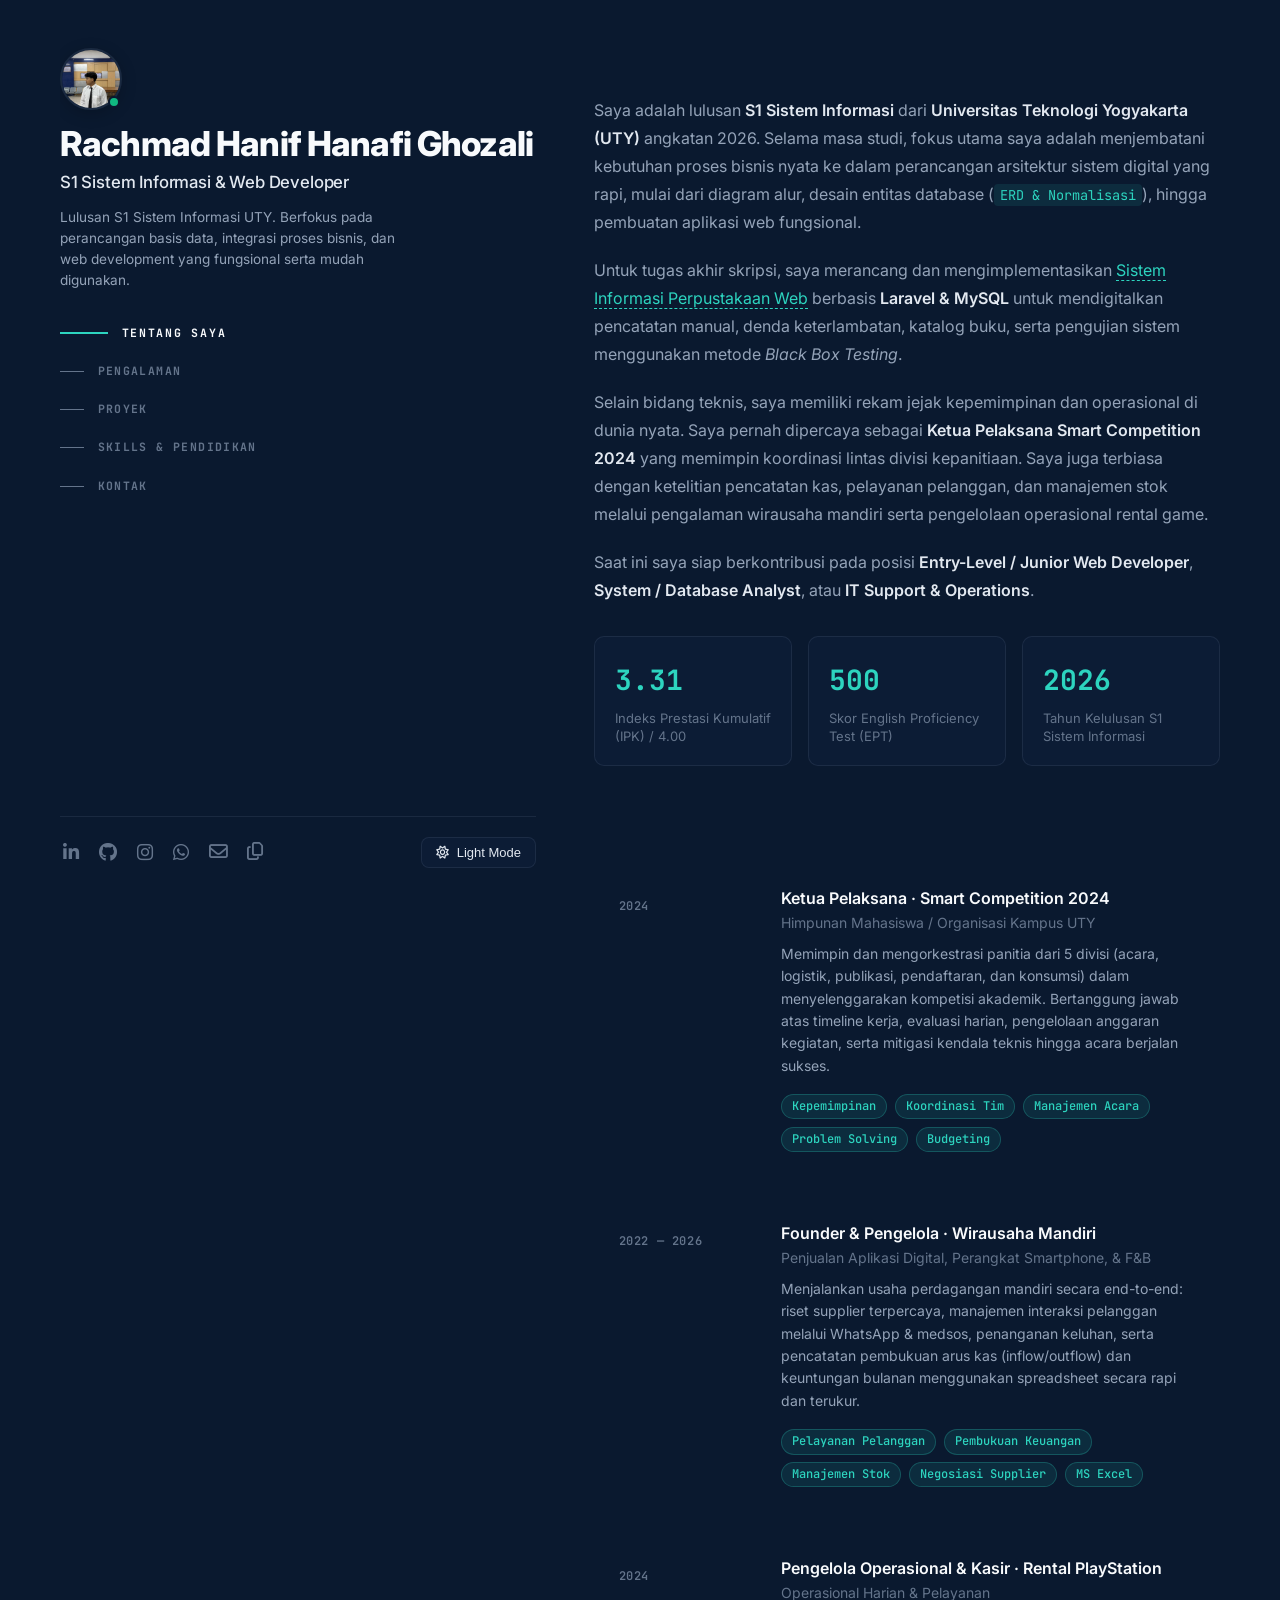
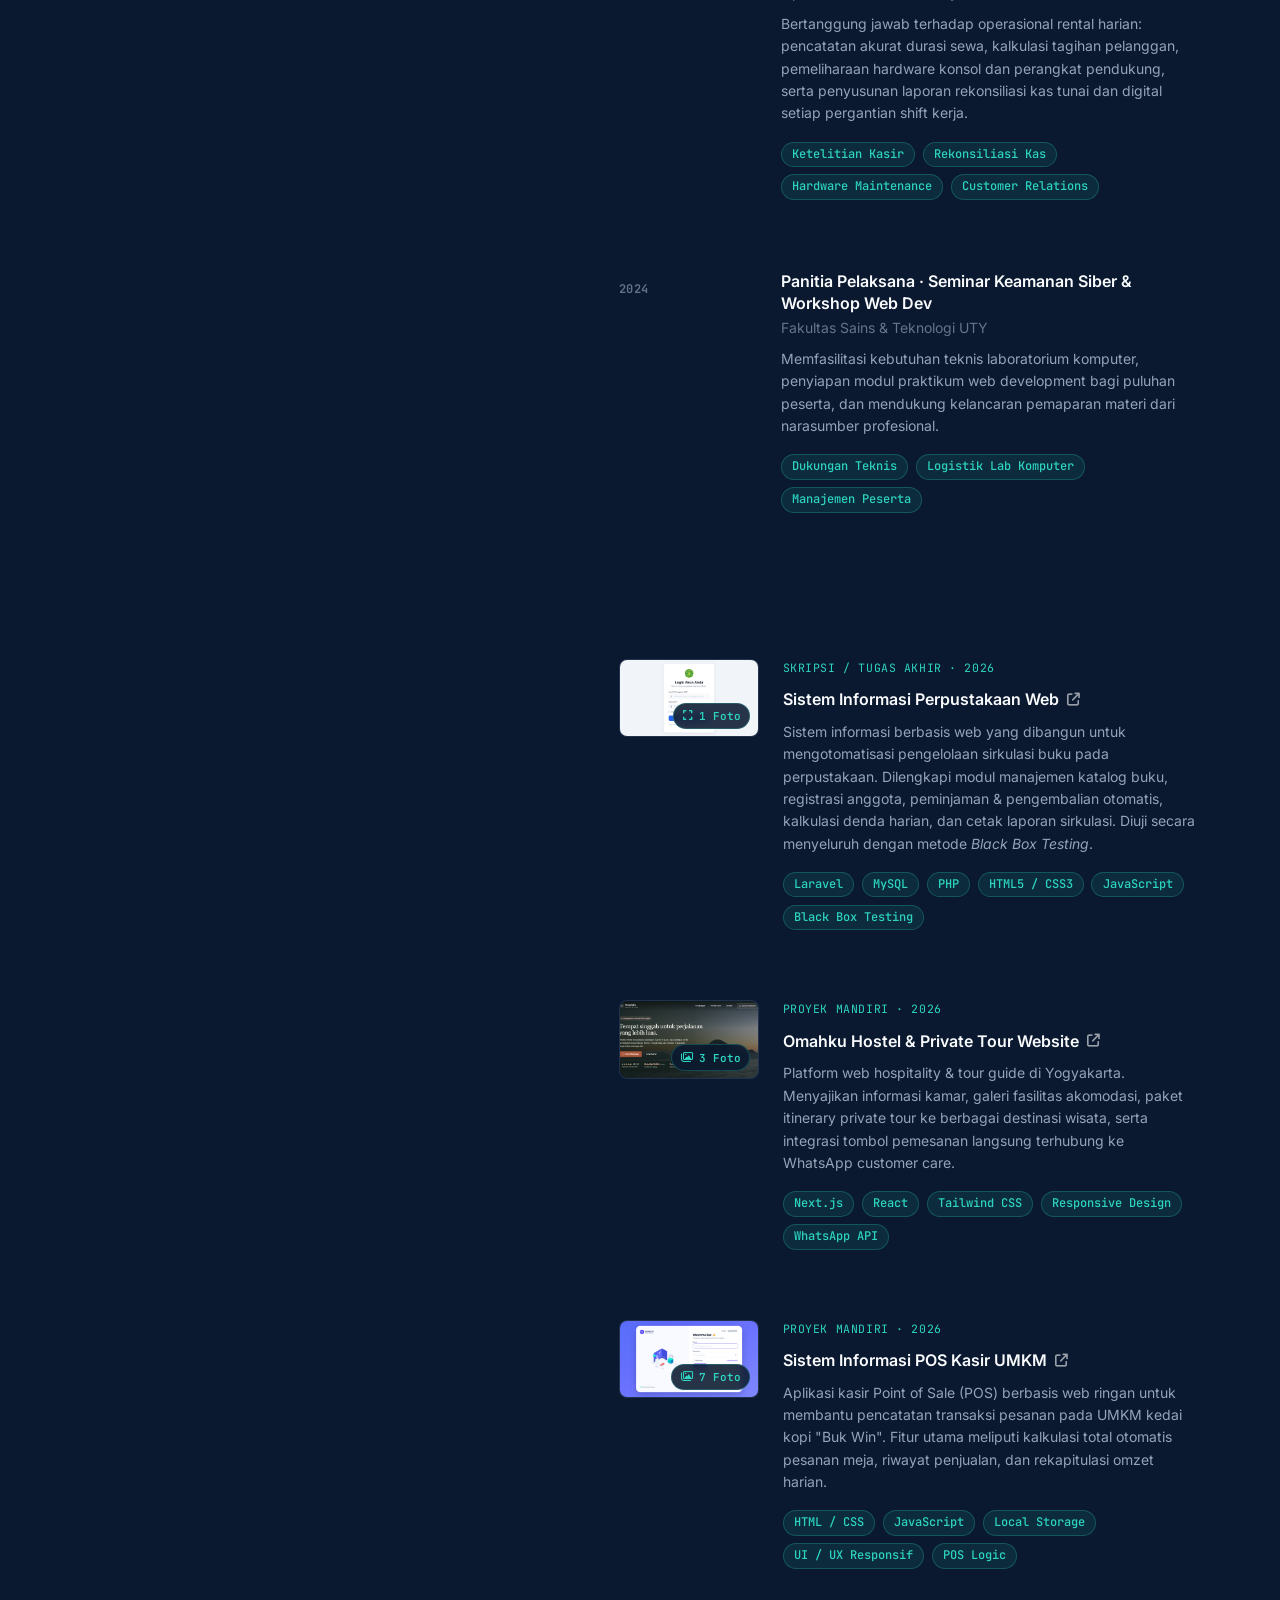
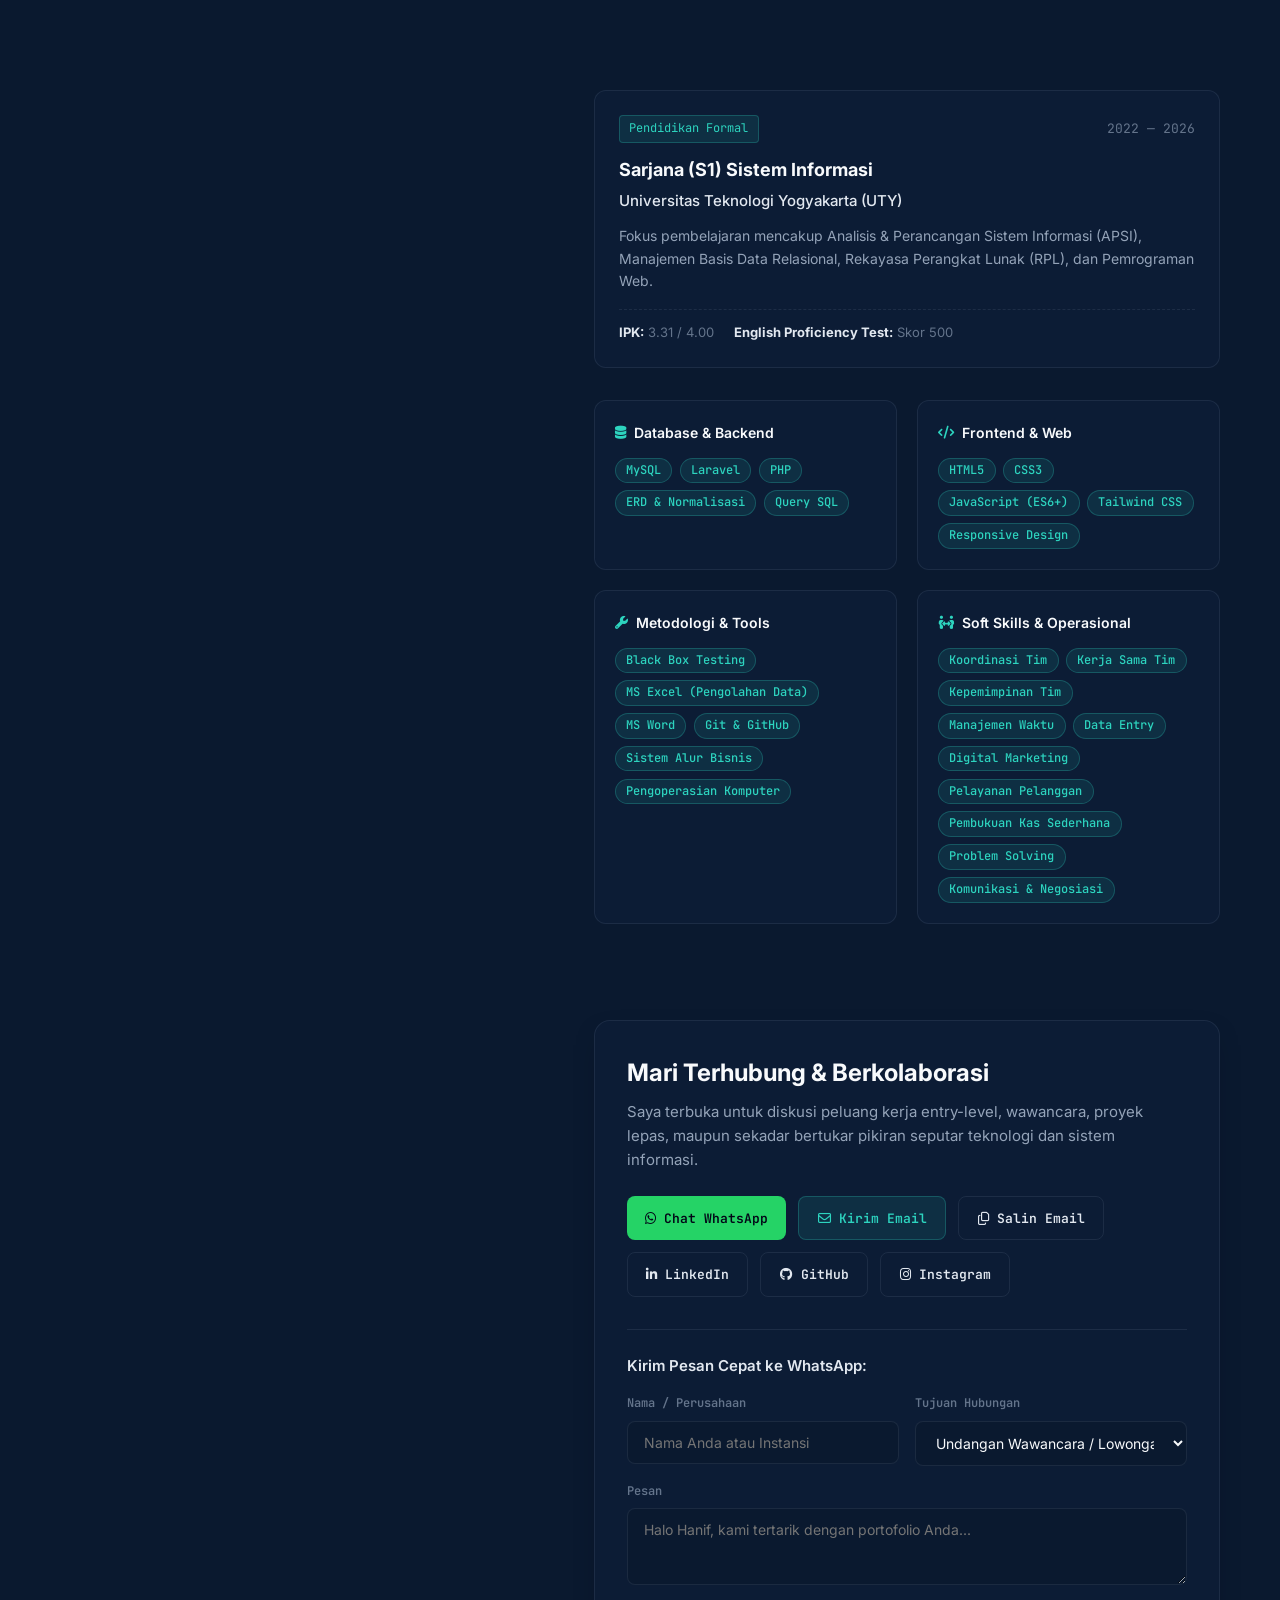
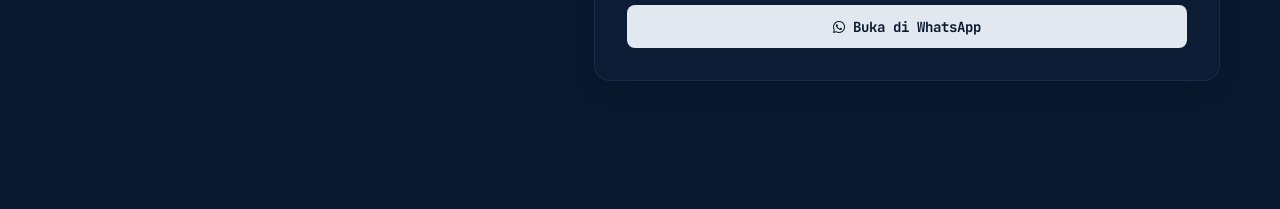
==== index.html @ 33fe6a84 "Update portofolio: tambahkan index.html, aset proyek terbaru, dan fitur interaktif" ====
<!DOCTYPE html>
<html lang="id">

<head>
  <meta charset="UTF-8" />
  <meta name="viewport" content="width=device-width, initial-scale=1.0, viewport-fit=cover" />
  <meta name="theme-color" content="#0a192f" id="themeColorMeta" />
  <title>Rachmad Hanif Hanafi Ghozali · S1 Sistem Informasi</title>
  <meta name="description"
    content="Portofolio Rachmad Hanif Hanafi Ghozali, lulusan S1 Sistem Informasi UTY 2026. Fokus pada analisis sistem, database MySQL, dan pengembangan web fungsional." />

  <!-- Google Fonts: Inter & JetBrains Mono (Brittany Chiang aesthetic) -->
  <link rel="preconnect" href="https://fonts.googleapis.com">
  <link rel="preconnect" href="https://fonts.gstatic.com" crossorigin>
  <link
    href="https://fonts.googleapis.com/css2?family=Inter:wght@300;400;500;600;700;800&family=JetBrains+Mono:wght@400;500;600&display=swap"
    rel="stylesheet">
  <link rel="stylesheet" href="https://cdnjs.cloudflare.com/ajax/libs/font-awesome/6.5.1/css/all.min.css" />

  <link rel="stylesheet" href="style.css" />
</head>

<body class="theme-dark" id="top">

  <!-- Interactive Spotlight Effect (Brittany Chiang signature) -->
  <div class="spotlight-overlay" id="spotlightOverlay" aria-hidden="true"></div>

  <!-- Preloader -->
  <div class="preloader" id="preloader" aria-label="Memuat Portofolio" role="status">
    <div class="preloader-content">
      <div class="preloader-spinner"></div>
      <span class="preloader-text">Rachmad Hanif Hanafi Ghozali</span>
    </div>
  </div>

  <!-- Mobile Top Bar (< 1024px) -->
  <header class="mobile-header">
    <a href="#top" class="mobile-brand">RH</a>
    <div class="mobile-actions">
      <button class="theme-toggle-btn" id="mobileThemeToggle" aria-label="Ganti Mode Gelap / Terang" title="Ganti Tema">
        <i class="fa-regular fa-sun"></i>
      </button>
      <a href="https://wa.me/6282252288526" target="_blank" rel="noopener noreferrer" class="mobile-cta-btn">
        <i class="fa-brands fa-whatsapp"></i> Kontak
      </a>
    </div>
  </header>

  <!-- Main Container: Brittany Chiang Split-Screen 2-Column Layout -->
  <div class="layout-container">

    <!-- LEFT COLUMN: Sticky Profile, Nav & Socials (Fixed on Desktop) -->
    <header class="sidebar-header">
      <div class="sidebar-top">
        <!-- Profile Identity & Avatar -->
        <div class="profile-block">
          <div class="avatar-wrapper">
            <img src="porto.jpeg" alt="Foto Rachmad Hanif Hanafi Ghozali" class="avatar-img"
              onerror="this.onerror=null; this.src='https://images.unsplash.com/photo-1534528741775-53994a69daeb?w=600&auto=format&fit=crop&q=80';" />
            <span class="status-pulse" title="Tersedia untuk peluang kerja 2026"></span>
          </div>
          <div class="hero-intro">

            </span>
            <h1 class="author-name">
              <a href="#top">Rachmad Hanif Hanafi Ghozali</a>
            </h1>
            <h2 class="author-title">S1 Sistem Informasi & Web Developer</h2>
            <p class="author-tagline">
              Lulusan S1 Sistem Informasi UTY. Berfokus pada perancangan basis data, integrasi proses bisnis, dan web
              development yang fungsional serta mudah digunakan.
            </p>
          </div>
        </div>
        <!-- Sticky Side Navigation (Brittany Chiang Nav Indicator) -->
        <nav class="side-nav" id="sideNav" aria-label="Navigasi Halaman">
          <ul class="nav-menu">
            <li>
              <a href="#about" class="nav-item active" data-section="about">
                <span class="nav-indicator"></span>
                <span class="nav-text">TENTANG SAYA</span>
              </a>
            </li>
            <li>
              <a href="#experience" class="nav-item" data-section="experience">
                <span class="nav-indicator"></span>
                <span class="nav-text">PENGALAMAN</span>
              </a>
            </li>
            <li>
              <a href="#projects" class="nav-item" data-section="projects">
                <span class="nav-indicator"></span>
                <span class="nav-text">PROYEK</span>
              </a>
            </li>
            <li>
              <a href="#skills-edu" class="nav-item" data-section="skills-edu">
                <span class="nav-indicator"></span>
                <span class="nav-text">SKILLS &amp; PENDIDIKAN</span>
              </a>
            </li>
            <li>
              <a href="#contact" class="nav-item" data-section="contact">
                <span class="nav-indicator"></span>
                <span class="nav-text">KONTAK</span>
              </a>
            </li>
          </ul>
        </nav>
      </div>

      <!-- Bottom Sidebar: Socials, Salin Email & Theme Switcher -->
      <div class="sidebar-bottom">
        <ul class="social-links" aria-label="Tautan Kontak & Media Sosial">
          <!-- Ganti 'username-anda' dengan username akun Anda -->
          <li>
            <a href="https://www.linkedin.com/in/rachmad-hanif-hanafi-ghozali-35021b300/" target="_blank"
              rel="noopener noreferrer" title="LinkedIn" aria-label="LinkedIn">
              <i class="fa-brands fa-linkedin-in"></i>
            </a>
          </li>
          <li>
            <a href="https://github.com/hnfghzl" target="_blank" rel="noopener noreferrer" title="GitHub"
              aria-label="GitHub">
              <i class="fa-brands fa-github"></i>
            </a>
          </li>
          <li>
            <a href="https://www.instagram.com/hnf.ghzl/" target="_blank" rel="noopener noreferrer" title="Instagram"
              aria-label="Instagram">
              <i class="fa-brands fa-instagram"></i>
            </a>
          </li>
          <li>
            <a href="https://wa.me/6282252288526" target="_blank" rel="noopener noreferrer" title="WhatsApp Chat"
              aria-label="WhatsApp (+62 822-5228-8526)">
              <i class="fa-brands fa-whatsapp"></i>
            </a>
          </li>
          <li>
            <a href="mailto:hanifhanati700@gmail.com" title="Kirim Email" aria-label="Kirim Email ke Hanif">
              <i class="fa-regular fa-envelope"></i>
            </a>
          </li>
          <li>
            <button class="icon-action-btn" onclick="salinKontak('hanifhanati700@gmail.com', 'Email')"
              title="Salin Alamat Email" aria-label="Salin Alamat Email">
              <i class="fa-regular fa-copy"></i>
            </button>
          </li>
        </ul>

        <div class="sidebar-controls">
          <button class="theme-toggle-btn" id="themeToggle" aria-label="Ganti Tema Mode Gelap / Terang"
            title="Ganti Tema">
            <i class="fa-regular fa-sun" id="themeToggleIcon"></i>
            <span class="theme-label" id="themeToggleLabel">Light</span>
          </button>
        </div>
      </div>
    </header>

    <!-- RIGHT COLUMN: Scrollable Content Area -->
    <main class="content-main" id="content">

      <!-- ===== SECTION 1: ABOUT ===== -->
      <section id="about" class="content-section" aria-label="Tentang Saya">
        <div class="section-heading-mobile">
          <h2>TENTANG SAYA</h2>
        </div>
        <div class="about-narrative">
          <p>
            Saya adalah lulusan <strong>S1 Sistem Informasi</strong> dari <strong>Universitas Teknologi Yogyakarta
              (UTY)</strong> angkatan 2026. Selama masa studi, fokus utama saya adalah menjembatani kebutuhan proses
            bisnis nyata ke dalam perancangan arsitektur sistem digital yang rapi, mulai dari diagram alur, desain
            entitas database (<span class="code-span">ERD &amp; Normalisasi</span>), hingga pembuatan aplikasi web
            fungsional.
          </p>
          <p>
            Untuk tugas akhir skripsi, saya merancang dan mengimplementasikan <a href="#projects"
              class="text-link">Sistem Informasi Perpustakaan Web</a> berbasis <strong>Laravel &amp; MySQL</strong>
            untuk mendigitalkan pencatatan manual, denda keterlambatan, katalog buku, serta pengujian sistem menggunakan
            metode <em>Black Box Testing</em>.
          </p>
          <p>
            Selain bidang teknis, saya memiliki rekam jejak kepemimpinan dan operasional di dunia nyata. Saya pernah
            dipercaya sebagai <strong>Ketua Pelaksana Smart Competition 2024</strong> yang memimpin koordinasi lintas
            divisi kepanitiaan. Saya juga terbiasa dengan ketelitian pencatatan kas, pelayanan pelanggan, dan manajemen
            stok melalui pengalaman wirausaha mandiri serta pengelolaan operasional rental game.
          </p>
          <p>
            Saat ini saya siap berkontribusi pada posisi <strong>Entry-Level / Junior Web Developer</strong>,
            <strong>System / Database Analyst</strong>, atau <strong>IT Support &amp; Operations</strong>.
          </p>
        </div>

        <div class="highlight-boxes">
          <div class="highlight-item">
            <span class="highlight-num">3.31</span>
            <span class="highlight-desc">Indeks Prestasi Kumulatif (IPK) / 4.00</span>
          </div>
          <div class="highlight-item">
            <span class="highlight-num">500</span>
            <span class="highlight-desc">Skor English Proficiency Test (EPT)</span>
          </div>
          <div class="highlight-item">
            <span class="highlight-num">2026</span>
            <span class="highlight-desc">Tahun Kelulusan S1 Sistem Informasi</span>
          </div>
        </div>
      </section>

      <!-- ===== SECTION 2: EXPERIENCE ===== -->
      <section id="experience" class="content-section" aria-label="Pengalaman">
        <div class="section-heading-mobile">
          <h2>PENGALAMAN</h2>
        </div>

        <ol class="card-group experience-list">
          <!-- Item 1: Ketua Pelaksana -->
          <li class="card-item">
            <div class="card-container">
              <header class="card-header-time" aria-label="Tahun 2024">
                <span class="time-badge">2024</span>
              </header>
              <div class="card-body">
                <h3 class="card-title">
                  <span>Ketua Pelaksana · Smart Competition 2024</span>
                  <span class="title-sub">Himpunan Mahasiswa / Organisasi Kampus UTY</span>
                </h3>
                <p class="card-text">
                  Memimpin dan mengorkestrasi panitia dari 5 divisi (acara, logistik, publikasi, pendaftaran, dan
                  konsumsi) dalam menyelenggarakan kompetisi akademik. Bertanggung jawab atas timeline kerja, evaluasi
                  harian, pengelolaan anggaran kegiatan, serta mitigasi kendala teknis hingga acara berjalan sukses.
                </p>
                <ul class="tag-list" aria-label="Keterampilan yang digunakan">
                  <li class="tag-pill">Kepemimpinan</li>
                  <li class="tag-pill">Koordinasi Tim</li>
                  <li class="tag-pill">Manajemen Acara</li>
                  <li class="tag-pill">Problem Solving</li>
                  <li class="tag-pill">Budgeting</li>
                </ul>
              </div>
            </div>
          </li>

          <!-- Item 2: Wirausaha Mandiri -->
          <li class="card-item">
            <div class="card-container">
              <header class="card-header-time" aria-label="Periode 2022 hingga 2026">
                <span class="time-badge">2022 — 2026</span>
              </header>
              <div class="card-body">
                <h3 class="card-title">
                  <span>Founder &amp; Pengelola · Wirausaha Mandiri</span>
                  <span class="title-sub">Penjualan Aplikasi Digital, Perangkat Smartphone, &amp; F&amp;B</span>
                </h3>
                <p class="card-text">
                  Menjalankan usaha perdagangan mandiri secara end-to-end: riset supplier terpercaya, manajemen
                  interaksi pelanggan melalui WhatsApp &amp; medsos, penanganan keluhan, serta pencatatan pembukuan arus
                  kas (inflow/outflow) dan keuntungan bulanan menggunakan spreadsheet secara rapi dan terukur.
                </p>
                <ul class="tag-list" aria-label="Keterampilan yang digunakan">
                  <li class="tag-pill">Pelayanan Pelanggan</li>
                  <li class="tag-pill">Pembukuan Keuangan</li>
                  <li class="tag-pill">Manajemen Stok</li>
                  <li class="tag-pill">Negosiasi Supplier</li>
                  <li class="tag-pill">MS Excel</li>
                </ul>
              </div>
            </div>
          </li>

          <!-- Item 3: Rental PlayStation -->
          <li class="card-item">
            <div class="card-container">
              <header class="card-header-time" aria-label="Tahun 2024">
                <span class="time-badge">2024</span>
              </header>
              <div class="card-body">
                <h3 class="card-title">
                  <span>Pengelola Operasional &amp; Kasir · Rental PlayStation</span>
                  <span class="title-sub">Operasional Harian &amp; Pelayanan</span>
                </h3>
                <p class="card-text">
                  Bertanggung jawab terhadap operasional rental harian: pencatatan akurat durasi sewa, kalkulasi tagihan
                  pelanggan, pemeliharaan hardware konsol dan perangkat pendukung, serta penyusunan laporan rekonsiliasi
                  kas tunai dan digital setiap pergantian shift kerja.
                </p>
                <ul class="tag-list" aria-label="Keterampilan yang digunakan">
                  <li class="tag-pill">Ketelitian Kasir</li>
                  <li class="tag-pill">Rekonsiliasi Kas</li>
                  <li class="tag-pill">Hardware Maintenance</li>
                  <li class="tag-pill">Customer Relations</li>
                </ul>
              </div>
            </div>
          </li>

          <!-- Item 4: Panitia Seminar & Workshop -->
          <li class="card-item">
            <div class="card-container">
              <header class="card-header-time" aria-label="Tahun 2024">
                <span class="time-badge">2024</span>
              </header>
              <div class="card-body">
                <h3 class="card-title">
                  <span>Panitia Pelaksana · Seminar Keamanan Siber &amp; Workshop Web Dev</span>
                  <span class="title-sub">Fakultas Sains &amp; Teknologi UTY</span>
                </h3>
                <p class="card-text">
                  Memfasilitasi kebutuhan teknis laboratorium komputer, penyiapan modul praktikum web development bagi
                  puluhan peserta, dan mendukung kelancaran pemaparan materi dari narasumber profesional.
                </p>
                <ul class="tag-list" aria-label="Keterampilan yang digunakan">
                  <li class="tag-pill">Dukungan Teknis</li>
                  <li class="tag-pill">Logistik Lab Komputer</li>
                  <li class="tag-pill">Manajemen Peserta</li>
                </ul>
              </div>
            </div>
          </li>
        </ol>
      </section>

      <!-- ===== SECTION 3: PROJECTS ===== -->
      <section id="projects" class="content-section" aria-label="Proyek Pilihan">
        <div class="section-heading-mobile">
          <h2>PROYEK</h2>
        </div>

        <ol class="card-group projects-list">
          <!-- Project 1: Perpustakaan Web (Skripsi) -->
          <li class="card-item">
            <div class="card-container project-card-layout">
              <div class="project-thumbnail-wrapper" role="button" tabindex="0"
                aria-label="Buka pratinjau gambar Sistem Informasi Perpustakaan Web"
                data-gallery-title="Sistem Informasi Perpustakaan Web (Skripsi)"
                data-gallery-images='["Perpustakaan.png"]'
                data-gallery-captions='["Tangkapan Layar Sistem Informasi Perpustakaan Web"]'>
                <img src="Perpustakaan.png" alt="Tampilan Aplikasi Sistem Informasi Perpustakaan Web"
                  class="project-thumbnail" loading="lazy" />
                <span class="gallery-badge" title="Klik untuk memperbesar gambar">
                  <i class="fa-solid fa-expand"></i> 1 Foto
                </span>
                <div class="thumbnail-hover-overlay">
                  <i class="fa-solid fa-magnifying-glass-plus"></i>
                  <span>Perbesar</span>
                </div>
              </div>
              <div class="card-body">
                <div class="project-meta-badge">
                  <span>Skripsi / Tugas Akhir · 2026</span>
                </div>
                <h3 class="card-title">
                  <a href="#projects" class="project-title-link">
                    <span>Sistem Informasi Perpustakaan Web</span>
                    <i class="fa-solid fa-arrow-up-right-from-square external-icon"></i>
                  </a>
                </h3>
                <p class="card-text">
                  Sistem informasi berbasis web yang dibangun untuk mengotomatisasi pengelolaan sirkulasi buku pada
                  perpustakaan. Dilengkapi modul manajemen katalog buku, registrasi anggota, peminjaman &amp;
                  pengembalian otomatis, kalkulasi denda harian, dan cetak laporan sirkulasi. Diuji secara menyeluruh
                  dengan metode <em>Black Box Testing</em>.
                </p>
                <ul class="tag-list" aria-label="Teknologi yang digunakan">
                  <li class="tag-pill">Laravel</li>
                  <li class="tag-pill">MySQL</li>
                  <li class="tag-pill">PHP</li>
                  <li class="tag-pill">HTML5 / CSS3</li>
                  <li class="tag-pill">JavaScript</li>
                  <li class="tag-pill">Black Box Testing</li>
                </ul>
              </div>
            </div>
          </li>

          <!-- Project 2: Omahku Hostel & Tour -->
          <li class="card-item">
            <div class="card-container project-card-layout">
              <div class="project-thumbnail-wrapper" role="button" tabindex="0"
                aria-label="Buka galeri 3 tangkapan layar Omahku Hostel & Private Tour"
                data-gallery-title="Omahku Hostel &amp; Private Tour Website"
                data-gallery-images='["asset/omahku%20hostel_1.png", "asset/omahku%20hostel_2.png", "asset/omahku%20hostel_3.png"]'
                data-gallery-captions='["Beranda & Layanan Omahku Hostel (1)", "Daftar Kamar & Fasilitas Tamu (2)", "Paket Private Tour & Pemesanan WhatsApp (3)"]'>
                <img src="asset/omahku%20hostel_1.png"
                  alt="Tampilan Website Omahku Hostel & Private Tour" class="project-thumbnail" loading="lazy" />
                <span class="gallery-badge" title="Klik untuk membuka galeri 3 gambar">
                  <i class="fa-regular fa-images"></i> 3 Foto
                </span>
                <div class="thumbnail-hover-overlay">
                  <i class="fa-solid fa-magnifying-glass-plus"></i>
                  <span>Lihat Galeri</span>
                </div>
              </div>
              <div class="card-body">
                <div class="project-meta-badge">
                  <span>Proyek Mandiri · 2026</span>
                </div>
                <h3 class="card-title">
                  <a href="#projects" class="project-title-link">
                    <span>Omahku Hostel &amp; Private Tour Website</span>
                    <i class="fa-solid fa-arrow-up-right-from-square external-icon"></i>
                  </a>
                </h3>
                <p class="card-text">
                  Platform web hospitality &amp; tour guide di Yogyakarta. Menyajikan informasi kamar, galeri fasilitas
                  akomodasi, paket itinerary private tour ke berbagai destinasi wisata, serta integrasi tombol pemesanan
                  langsung terhubung ke WhatsApp customer care.
                </p>
                <ul class="tag-list" aria-label="Teknologi yang digunakan">
                  <li class="tag-pill">Next.js</li>
                  <li class="tag-pill">React</li>
                  <li class="tag-pill">Tailwind CSS</li>
                  <li class="tag-pill">Responsive Design</li>
                  <li class="tag-pill">WhatsApp API</li>
                </ul>
              </div>
            </div>
          </li>

          <!-- Project 3: POS Warung Kopi -->
          <li class="card-item">
            <div class="card-container project-card-layout">
              <div class="project-thumbnail-wrapper" role="button" tabindex="0"
                aria-label="Buka galeri 7 tangkapan layar POS Kasir Warung Kopi Buk Win"
                data-gallery-title="Sistem Informasi POS Kasir UMKM (Warung Kopi Buk Win)"
                data-gallery-images='["asset/Kasir_warkop%20(1).png", "asset/Kasir_warkop%20(2).png", "asset/Kasir_warkop%20(3).png", "asset/Kasir_warkop%20(4).png", "asset/Kasir_warkop%20(5).png", "asset/Kasir_warkop%20(6).png", "asset/Kasir_warkop%20(7).png"]'
                data-gallery-captions='["Halaman Kasir & Pemilihan Menu (1)", "Pencatatan Pesanan Meja & Kalkulasi Otomatis (2)", "Detail Transaksi & Struk Pembayaran (3)", "Katalog Menu & Manajemen Kategori (4)", "Laporan Riwayat Transaksi (5)", "Rekapitulasi Penjualan Harian & Omzet (6)", "Pengaturan & Konfigurasi Kasir (7)"]'>
                <img src="asset/Kasir_warkop%20(1).png"
                  alt="Tampilan Aplikasi POS Warung Kopi Buk Win" class="project-thumbnail" loading="lazy" />
                <span class="gallery-badge" title="Klik untuk membuka galeri 7 gambar">
                  <i class="fa-regular fa-images"></i> 7 Foto
                </span>
                <div class="thumbnail-hover-overlay">
                  <i class="fa-solid fa-magnifying-glass-plus"></i>
                  <span>Lihat Galeri</span>
                </div>
              </div>
              <div class="card-body">
                <div class="project-meta-badge">
                  <span>Proyek Mandiri · 2026</span>
                </div>
                <h3 class="card-title">
                  <a href="#projects" class="project-title-link">
                    <span>Sistem Informasi POS Kasir UMKM</span>
                    <i class="fa-solid fa-arrow-up-right-from-square external-icon"></i>
                  </a>
                </h3>
                <p class="card-text">
                  Aplikasi kasir Point of Sale (POS) berbasis web ringan untuk membantu pencatatan transaksi pesanan
                  pada UMKM kedai kopi "Buk Win". Fitur utama meliputi kalkulasi total otomatis pesanan meja, riwayat
                  penjualan, dan rekapitulasi omzet harian.
                </p>
                <ul class="tag-list" aria-label="Teknologi yang digunakan">
                  <li class="tag-pill">HTML / CSS</li>
                  <li class="tag-pill">JavaScript</li>
                  <li class="tag-pill">Local Storage</li>
                  <li class="tag-pill">UI / UX Responsif</li>
                  <li class="tag-pill">POS Logic</li>
                </ul>
              </div>
            </div>
          </li>

        </ol>
      </section>

      <!-- ===== SECTION 4: SKILLS & EDUCATION ===== -->
      <section id="skills-edu" class="content-section" aria-label="Keterampilan dan Pendidikan">
        <div class="section-heading-mobile">
          <h2>SKILLS &amp; PENDIDIKAN</h2>
        </div>

        <div class="edu-card">
          <div class="edu-header">
            <div class="edu-badge">Pendidikan Formal</div>
            <span class="edu-years">2022 — 2026</span>
          </div>
          <h3 class="edu-degree">Sarjana (S1) Sistem Informasi</h3>
          <h4 class="edu-school">Universitas Teknologi Yogyakarta (UTY)</h4>
          <p class="edu-desc">
            Fokus pembelajaran mencakup Analisis &amp; Perancangan Sistem Informasi (APSI), Manajemen Basis Data
            Relasional, Rekayasa Perangkat Lunak (RPL), dan Pemrograman Web.
          </p>
          <div class="edu-metrics">
            <span class="edu-metric-item"><strong>IPK:</strong> 3.31 / 4.00</span>
            <span class="edu-metric-item"><strong>English Proficiency Test:</strong> Skor 500</span>
          </div>
        </div>

        <div class="skills-matrix">
          <div class="skill-category">
            <h4 class="category-title"><i class="fa-solid fa-database"></i> Database &amp; Backend</h4>
            <div class="category-tags">
              <span class="tag-pill">MySQL</span>
              <span class="tag-pill">Laravel</span>
              <span class="tag-pill">PHP</span>
              <span class="tag-pill">ERD &amp; Normalisasi</span>
              <span class="tag-pill">Query SQL</span>
            </div>
          </div>

          <div class="skill-category">
            <h4 class="category-title"><i class="fa-solid fa-code"></i> Frontend &amp; Web</h4>
            <div class="category-tags">
              <span class="tag-pill">HTML5</span>
              <span class="tag-pill">CSS3</span>
              <span class="tag-pill">JavaScript (ES6+)</span>
              <span class="tag-pill">Tailwind CSS</span>
              <span class="tag-pill">Responsive Design</span>
            </div>
          </div>

          <div class="skill-category">
            <h4 class="category-title"><i class="fa-solid fa-wrench"></i> Metodologi &amp; Tools</h4>
            <div class="category-tags">
              <span class="tag-pill">Black Box Testing</span>
              <span class="tag-pill">MS Excel (Pengolahan Data)</span>
              <span class="tag-pill">MS Word</span>
              <span class="tag-pill">Git &amp; GitHub</span>
              <span class="tag-pill">Sistem Alur Bisnis</span>
              <span class="tag-pill">Pengoperasian Komputer</span>
            </div>
          </div>

          <div class="skill-category">
            <h4 class="category-title"><i class="fa-solid fa-people-arrows"></i> Soft Skills &amp; Operasional</h4>
            <div class="category-tags">
              <span class="tag-pill">Koordinasi Tim</span>
              <span class="tag-pill">Kerja Sama Tim</span>
              <span class="tag-pill">Kepemimpinan Tim</span>
              <span class="tag-pill">Manajemen Waktu</span>
              <span class="tag-pill">Data Entry</span>
              <span class="tag-pill">Digital Marketing</span>
              <span class="tag-pill">Pelayanan Pelanggan</span>
              <span class="tag-pill">Pembukuan Kas Sederhana</span>
              <span class="tag-pill">Problem Solving</span>
              <span class="tag-pill">Komunikasi &amp; Negosiasi</span>
            </div>
          </div>
        </div>
      </section>

      <!-- ===== SECTION 5: CONTACT ===== -->
      <section id="contact" class="content-section" aria-label="Kontak">
        <div class="section-heading-mobile">
          <h2>KONTAK</h2>
        </div>

        <div class="contact-box">
          <h3 class="contact-headline">Mari Terhubung &amp; Berkolaborasi</h3>
          <p class="contact-sub">
            Saya terbuka untuk diskusi peluang kerja entry-level, wawancara, proyek lepas, maupun sekadar bertukar
            pikiran seputar teknologi dan sistem informasi.
          </p>

          <div class="contact-action-row">
            <a href="https://wa.me/6282252288526" target="_blank" rel="noopener noreferrer" class="btn-action primary">
              <i class="fa-brands fa-whatsapp"></i> Chat WhatsApp
            </a>
            <a href="mailto:hanifhanati700@gmail.com" class="btn-action secondary">
              <i class="fa-regular fa-envelope"></i> Kirim Email
            </a>
            <button onclick="salinKontak('hanifhanati700@gmail.com', 'Email')" class="btn-action ghost">
              <i class="fa-regular fa-copy"></i> Salin Email
            </button>
            <a href="https://www.linkedin.com/in/rachmad-hanif-hanafi-ghozali-35021b300/" target="_blank" rel="noopener noreferrer"
              class="btn-action ghost">
              <i class="fa-brands fa-linkedin-in"></i> LinkedIn
            </a>
            <a href="https://github.com/hnfghzl" target="_blank" rel="noopener noreferrer"
              class="btn-action ghost">
              <i class="fa-brands fa-github"></i> GitHub
            </a>
            <a href="https://www.instagram.com/hnf.ghzl/" target="_blank" rel="noopener noreferrer"
              class="btn-action ghost">
              <i class="fa-brands fa-instagram"></i> Instagram
            </a>
          </div>

          <!-- Quick WhatsApp Composer Form -->
          <div class="quick-form-wrapper">
            <h4 class="quick-form-title">Kirim Pesan Cepat ke WhatsApp:</h4>
            <form id="waForm" class="quick-form">
              <div class="form-row">
                <div class="form-field">
                  <label for="waName">Nama / Perusahaan</label>
                  <input type="text" id="waName" required placeholder="Nama Anda atau Instansi" />
                </div>
                <div class="form-field">
                  <label for="waTopic">Tujuan Hubungan</label>
                  <select id="waTopic">
                    <option value="Undangan Wawancara / Peluang Kerja">Undangan Wawancara / Lowongan Kerja</option>
                    <option value="Tawaran Pembuatan Website / Proyek">Tawaran Proyek / Web</option>
                    <option value="Diskusi & Kolaborasi">Diskusi &amp; Kolaborasi Lainnya</option>
                  </select>
                </div>
              </div>
              <div class="form-field">
                <label for="waMessage">Pesan</label>
                <textarea id="waMessage" rows="3" required
                  placeholder="Halo Hanif, kami tertarik dengan portofolio Anda..."></textarea>
              </div>
              <button type="submit" class="btn-action submit-wa">
                <i class="fa-brands fa-whatsapp"></i> Buka di WhatsApp
              </button>
            </form>
          </div>
        </div>

      </section>

    </main>
  </div>

  <!-- Toast Notification Feedback -->
  <div id="toast" class="toast" role="alert" aria-live="polite">
    <i class="fa-solid fa-circle-check"></i>
    <span id="toastText">Berhasil disalin!</span>
  </div>

  <!-- Interactive Project Lightbox Modal -->
  <div id="projectLightbox" class="lightbox-modal" role="dialog" aria-modal="true" aria-hidden="true" aria-label="Galeri Gambar Proyek">
    <div class="lightbox-backdrop" id="lightboxBackdrop"></div>
    <div class="lightbox-dialog">
      <header class="lightbox-header">
        <div class="lightbox-info">
          <h3 class="lightbox-title" id="lightboxTitle">Judul Proyek</h3>
          <span class="lightbox-counter" id="lightboxCounter">1 / 1</span>
        </div>
        <button class="lightbox-close-btn" id="lightboxCloseBtn" aria-label="Tutup Galeri (Esc)" title="Tutup (Esc)">
          <i class="fa-solid fa-xmark"></i>
        </button>
      </header>
      
      <div class="lightbox-stage">
        <button class="lightbox-nav-btn prev" id="lightboxPrevBtn" aria-label="Gambar Sebelumnya (Panah Kiri)" title="Sebelumnya (←)">
          <i class="fa-solid fa-chevron-left"></i>
        </button>
        <div class="lightbox-image-container">
          <img src="" alt="" id="lightboxImg" class="lightbox-main-img" />
          <div class="lightbox-caption" id="lightboxCaption"></div>
        </div>
        <button class="lightbox-nav-btn next" id="lightboxNextBtn" aria-label="Gambar Selanjutnya (Panah Kanan)" title="Selanjutnya (→)">
          <i class="fa-solid fa-chevron-right"></i>
        </button>
      </div>

      <div class="lightbox-thumbnails" id="lightboxThumbnails" aria-label="Daftar Gambar Proyek"></div>
    </div>
  </div>

  <!-- Core JavaScript -->
  <script src="script.js"></script>
</body>

</html>
---- style.css ----
/* ==========================================================================
   RACHMAD HANIF PORTFOLIO - STYLESHEET
   Aesthetic Reference: Brittany Chiang (v5 Modern Split-Screen Portfolio)
   ========================================================================== */

/* ===== CSS Variables & Design Tokens ===== */
:root {
  /* Dark Mode Tokens (Brittany Chiang Navy & Mint Teal - Default) */
  --bg-primary: #0a192f;
  --bg-secondary: #112240;
  --bg-card: rgba(17, 34, 64, 0.4);
  --bg-card-hover: rgba(30, 58, 102, 0.5);
  --border-subtle: rgba(148, 163, 184, 0.12);
  --border-highlight: rgba(45, 212, 191, 0.35);

  --text-main: #94a3b8;
  --text-bright: #e2e8f0;
  --text-heading: #f8fafc;
  --text-dim: #64748b;

  --accent: #2dd4bf;
  --accent-tint: rgba(45, 212, 191, 0.1);
  --accent-border: rgba(45, 212, 191, 0.25);
  --accent-hover: #5eead4;

  --spotlight-gradient: radial-gradient(
    600px circle at var(--mouse-x, -600px) var(--mouse-y, -600px),
    rgba(29, 78, 216, 0.15),
    transparent 80%
  );

  --shadow-card: 0 10px 30px -15px rgba(2, 6, 23, 0.6);
  --shadow-card-hover: inset 0 1px 0 0 rgba(148, 163, 184, 0.15), 0 20px 35px -15px rgba(2, 6, 23, 0.7);

  --font-sans: 'Inter', -apple-system, BlinkMacSystemFont, 'Segoe UI', Roboto, sans-serif;
  --font-mono: 'JetBrains Mono', 'Fira Code', monospace;

  --nav-indicator-w: 32px;
  --nav-indicator-active-w: 64px;
}

/* Light Theme Tokens */
body.theme-light {
  --bg-primary: #f8fafc;
  --bg-secondary: #ffffff;
  --bg-card: rgba(255, 255, 255, 0.75);
  --bg-card-hover: rgba(255, 255, 255, 0.98);
  --border-subtle: #e2e8f0;
  --border-highlight: rgba(13, 148, 136, 0.4);

  --text-main: #475569;
  --text-bright: #0f172a;
  --text-heading: #020617;
  --text-dim: #64748b;

  --accent: #0d9488;
  --accent-tint: rgba(13, 148, 136, 0.08);
  --accent-border: rgba(13, 148, 136, 0.2);
  --accent-hover: #0f766e;

  --spotlight-gradient: radial-gradient(
    600px circle at var(--mouse-x, -600px) var(--mouse-y, -600px),
    rgba(13, 148, 136, 0.06),
    transparent 80%
  );

  --shadow-card: 0 4px 20px -2px rgba(15, 23, 42, 0.04);
  --shadow-card-hover: 0 15px 30px -5px rgba(15, 23, 42, 0.08), 0 0 0 1px rgba(13, 148, 136, 0.2);
}

/* ===== Base & Reset ===== */
*,
*::before,
*::after {
  margin: 0;
  padding: 0;
  box-sizing: border-box;
}

html {
  font-size: 16px;
  scroll-behavior: smooth;
  -webkit-font-smoothing: antialiased;
  -moz-osx-font-smoothing: grayscale;
}

body {
  font-family: var(--font-sans);
  background-color: var(--bg-primary);
  color: var(--text-main);
  line-height: 1.65;
  position: relative;
  min-height: 100vh;
  transition: background-color 0.3s ease, color 0.3s ease;
  overflow-x: hidden;
}

/* Custom Selection */
::selection {
  background-color: var(--accent);
  color: #020617;
}

/* ===== Mouse Spotlight Overlay (Brittany Chiang signature) ===== */
.spotlight-overlay {
  position: fixed;
  inset: 0;
  pointer-events: none;
  z-index: 10;
  background: var(--spotlight-gradient);
  transition: opacity 0.3s ease;
}

/* ===== Preloader ===== */
.preloader {
  position: fixed;
  inset: 0;
  background-color: var(--bg-primary);
  z-index: 9999;
  display: flex;
  align-items: center;
  justify-content: center;
  transition: opacity 0.4s ease, visibility 0.4s ease;
}

.preloader.loaded {
  opacity: 0;
  visibility: hidden;
  pointer-events: none;
}

.preloader-content {
  display: flex;
  flex-direction: column;
  align-items: center;
  gap: 1rem;
}

.preloader-spinner {
  width: 44px;
  height: 44px;
  border: 3px solid var(--border-subtle);
  border-top-color: var(--accent);
  border-radius: 50%;
  animation: spin 0.8s cubic-bezier(0.65, 0, 0.35, 1) infinite;
}

.preloader-text {
  font-family: var(--font-mono);
  font-size: 0.875rem;
  color: var(--text-bright);
  letter-spacing: 0.15em;
  text-transform: uppercase;
}

@keyframes spin {
  to {
    transform: rotate(360deg);
  }
}

/* ===== Mobile Header (< 1024px) ===== */
.mobile-header {
  display: none;
}

@media (max-width: 1023px) {
  .mobile-header {
    display: flex;
    align-items: center;
    justify-content: space-between;
    position: sticky;
    top: 0;
    z-index: 50;
    width: 100%;
    padding: 1rem 1.5rem;
    background-color: var(--bg-primary);
    border-bottom: 1px solid var(--border-subtle);
    backdrop-filter: blur(12px);
    -webkit-backdrop-filter: blur(12px);
  }

  .mobile-brand {
    font-family: var(--font-mono);
    font-size: 1.25rem;
    font-weight: 700;
    color: var(--accent);
    text-decoration: none;
    letter-spacing: 0.05em;
  }

  .mobile-actions {
    display: flex;
    align-items: center;
    gap: 0.75rem;
  }

  .mobile-cta-btn {
    display: inline-flex;
    align-items: center;
    gap: 0.5rem;
    padding: 0.45rem 0.9rem;
    font-size: 0.8125rem;
    font-weight: 500;
    color: var(--accent);
    border: 1px solid var(--accent);
    border-radius: 6px;
    text-decoration: none;
    transition: all 0.2s ease;
  }

  .mobile-cta-btn:hover {
    background-color: var(--accent-tint);
  }
}

/* ===== Main Split-Screen Container ===== */
.layout-container {
  max-width: 1240px;
  margin: 0 auto;
  padding: 0 1.5rem;
  display: flex;
  flex-direction: column;
}

@media (min-width: 1024px) {
  .layout-container {
    flex-direction: row;
    justify-content: space-between;
    gap: 3.5rem;
    padding: 0 2.5rem;
  }
}

/* ===== LEFT COLUMN: Sticky Sidebar Header ===== */
.sidebar-header {
  width: 100%;
  padding-top: 2.5rem;
  padding-bottom: 2rem;
}

@media (min-width: 1024px) {
  .sidebar-header {
    position: sticky;
    top: 0;
    width: 41%;
    height: 100vh;
    max-height: 100vh;
    padding: 3rem 0 2rem;
    display: flex;
    flex-direction: column;
    justify-content: space-between;
    overflow-y: auto;
    overflow-x: hidden;
    scrollbar-width: thin;
    scrollbar-color: rgba(148, 163, 184, 0.25) transparent;
  }

  .sidebar-header::-webkit-scrollbar {
    width: 4px;
  }

  .sidebar-header::-webkit-scrollbar-track {
    background: transparent;
  }

  .sidebar-header::-webkit-scrollbar-thumb {
    background-color: rgba(148, 163, 184, 0.2);
    border-radius: 4px;
  }

  .sidebar-header::-webkit-scrollbar-thumb:hover {
    background-color: var(--accent);
  }
}

/* Profile Identity - Compact & Balanced */
.profile-block {
  display: flex;
  flex-direction: column;
  gap: 0.85rem;
}

.avatar-wrapper {
  position: relative;
  width: 62px;
  height: 62px;
}

.avatar-img {
  width: 100%;
  height: 100%;
  object-fit: cover;
  border-radius: 50%;
  border: 2px solid var(--border-subtle);
  box-shadow: 0 4px 16px rgba(0, 0, 0, 0.2);
  transition: border-color 0.3s ease, transform 0.3s ease;
}

.avatar-wrapper:hover .avatar-img {
  border-color: var(--accent);
  transform: scale(1.04);
}

.status-pulse {
  position: absolute;
  bottom: 2px;
  right: 2px;
  width: 12px;
  height: 12px;
  background-color: #10b981;
  border: 2px solid var(--bg-primary);
  border-radius: 50%;
  box-shadow: 0 0 0 0 rgba(16, 185, 129, 0.7);
  animation: pulse-ring 2s infinite;
}

@keyframes pulse-ring {
  0% {
    box-shadow: 0 0 0 0 rgba(16, 185, 129, 0.7);
  }
  70% {
    box-shadow: 0 0 0 7px rgba(16, 185, 129, 0);
  }
  100% {
    box-shadow: 0 0 0 0 rgba(16, 185, 129, 0);
  }
}

.badge-status {
  display: inline-flex;
  align-items: center;
  gap: 0.4rem;
  font-family: var(--font-mono);
  font-size: 0.7188rem;
  color: var(--accent);
  background-color: var(--accent-tint);
  border: 1px solid var(--accent-border);
  padding: 0.15rem 0.55rem;
  border-radius: 9999px;
  margin-bottom: 0.5rem;
  width: fit-content;
}

.dot-indicator {
  width: 6px;
  height: 6px;
  background-color: var(--accent);
  border-radius: 50%;
}

.author-name {
  font-size: 2.15rem;
  font-weight: 800;
  color: var(--text-heading);
  letter-spacing: -0.025em;
  line-height: 1.15;
}

.author-name a {
  color: inherit;
  text-decoration: none;
  transition: color 0.2s ease;
}

.author-name a:hover {
  color: var(--accent);
}

.author-title {
  font-size: 1.05rem;
  font-weight: 500;
  color: var(--text-bright);
  margin-top: 0.35rem;
  letter-spacing: -0.01em;
}

.author-tagline {
  font-size: 0.85rem;
  color: var(--text-main);
  max-width: 340px;
  margin-top: 0.65rem;
  line-height: 1.55;
}

/* Academic & Location Metric Chips */
.metric-chips {
  display: flex;
  flex-wrap: wrap;
  gap: 0.4rem;
  margin-top: 1rem;
}

.metric-chip {
  display: inline-flex;
  align-items: center;
  gap: 0.35rem;
  font-family: var(--font-mono);
  font-size: 0.7rem;
  color: var(--text-dim);
  background-color: var(--bg-card);
  border: 1px solid var(--border-subtle);
  padding: 0.2rem 0.55rem;
  border-radius: 6px;
  transition: all 0.2s ease;
}

.metric-chip i {
  color: var(--accent);
  font-size: 0.7rem;
}

.metric-chip:hover {
  border-color: var(--border-highlight);
  color: var(--text-bright);
}

/* ===== Sticky Nav Menu (Brittany Chiang Lines) ===== */
.side-nav {
  display: none;
}

@media (min-width: 1024px) {
  .side-nav {
    display: block;
    margin-top: 1.75rem;
  }

  .nav-menu {
    list-style: none;
    display: flex;
    flex-direction: column;
    gap: 0.6rem;
  }

  .nav-item {
    display: flex;
    align-items: center;
    text-decoration: none;
    padding: 0.3rem 0;
    transition: all 0.25s ease;
  }

  .nav-indicator {
    display: inline-block;
    width: 24px;
    height: 1px;
    background-color: var(--text-dim);
    margin-right: 0.85rem;
    transition: all 0.25s ease;
  }

  .nav-text {
    font-family: var(--font-mono);
    font-size: 0.7188rem;
    font-weight: 700;
    letter-spacing: 0.12em;
    color: var(--text-dim);
    transition: all 0.25s ease;
  }

  .nav-item:hover .nav-indicator,
  .nav-item.active .nav-indicator {
    width: 48px;
    background-color: var(--accent);
    height: 2px;
  }

  .nav-item:hover .nav-text,
  .nav-item.active .nav-text {
    color: var(--text-heading);
    letter-spacing: 0.15em;
  }
}

/* Sidebar Bottom (Socials & Controls) */
.sidebar-bottom {
  display: flex;
  align-items: center;
  justify-content: space-between;
  margin-top: 1.75rem;
  padding-top: 1.25rem;
  border-top: 1px solid var(--border-subtle);
  flex-wrap: wrap;
  gap: 0.75rem;
}

.social-links {
  list-style: none;
  display: flex;
  align-items: center;
  gap: 0.85rem;
}

.social-links a,
.icon-action-btn {
  background: none;
  border: none;
  color: var(--text-dim);
  font-size: 1.15rem;
  text-decoration: none;
  cursor: pointer;
  display: flex;
  align-items: center;
  justify-content: center;
  transition: all 0.2s ease;
  padding: 0.2rem;
}

.social-links a:hover,
.icon-action-btn:hover {
  color: var(--accent);
  transform: translateY(-2px);
}

.theme-toggle-btn {
  background: none;
  border: 1px solid var(--border-subtle);
  background-color: var(--bg-card);
  color: var(--text-bright);
  padding: 0.45rem 0.85rem;
  border-radius: 8px;
  font-size: 0.8125rem;
  display: inline-flex;
  align-items: center;
  gap: 0.5rem;
  cursor: pointer;
  transition: all 0.2s ease;
}

.theme-toggle-btn:hover {
  border-color: var(--accent);
  color: var(--accent);
}

/* ===== RIGHT COLUMN: Content Sections ===== */
.content-main {
  width: 100%;
  padding-bottom: 5rem;
}

@media (min-width: 1024px) {
  .content-main {
    width: 54%;
    padding: 3rem 0 5rem;
  }
}

.content-section {
  padding: 2.5rem 0;
  scroll-margin-top: 5rem;
}

@media (min-width: 1024px) {
  .content-section {
    padding: 3rem 0;
    scroll-margin-top: 5.5rem;
  }
}

/* Mobile Sticky Section Header */
.section-heading-mobile {
  display: block;
  position: sticky;
  top: 60px;
  z-index: 20;
  background-color: var(--bg-primary);
  padding: 1rem 0 0.75rem;
  margin-bottom: 1.5rem;
  border-bottom: 1px solid var(--border-subtle);
  backdrop-filter: blur(8px);
}

.section-heading-mobile h2 {
  font-family: var(--font-mono);
  font-size: 0.875rem;
  font-weight: 700;
  letter-spacing: 0.15em;
  color: var(--accent);
}

@media (min-width: 1024px) {
  .section-heading-mobile {
    display: none;
  }
}

/* ===== ABOUT SECTION ===== */
.about-narrative {
  display: flex;
  flex-direction: column;
  gap: 1.25rem;
  font-size: 1rem;
  color: var(--text-main);
  line-height: 1.75;
}

.about-narrative strong {
  color: var(--text-bright);
  font-weight: 600;
}

.text-link {
  color: var(--accent);
  text-decoration: none;
  border-bottom: 1px dashed var(--accent);
  transition: all 0.2s ease;
}

.text-link:hover {
  color: var(--accent-hover);
  border-bottom-style: solid;
}

.code-span {
  font-family: var(--font-mono);
  font-size: 0.85em;
  color: var(--accent);
  background-color: var(--accent-tint);
  padding: 0.15rem 0.4rem;
  border-radius: 4px;
}

.highlight-boxes {
  display: grid;
  grid-template-columns: repeat(auto-fit, minmax(180px, 1fr));
  gap: 1rem;
  margin-top: 2rem;
}

.highlight-item {
  background-color: var(--bg-card);
  border: 1px solid var(--border-subtle);
  border-radius: 10px;
  padding: 1.25rem;
  display: flex;
  flex-direction: column;
  gap: 0.35rem;
  transition: all 0.25s ease;
}

.highlight-item:hover {
  border-color: var(--border-highlight);
  transform: translateY(-2px);
  box-shadow: var(--shadow-card);
}

.highlight-num {
  font-family: var(--font-mono);
  font-size: 1.75rem;
  font-weight: 700;
  color: var(--accent);
}

.highlight-desc {
  font-size: 0.8125rem;
  color: var(--text-dim);
  line-height: 1.4;
}

/* ===== CARD GROUP HOVER SYSTEM (Brittany Chiang signature) ===== */
/* Hovering the group dims non-hovered items slightly, highlighting the hovered one */
.card-group {
  list-style: none;
  display: flex;
  flex-direction: column;
  gap: 1.25rem;
}

@media (min-width: 1024px) {
  .card-group:hover .card-item {
    opacity: 0.55;
    transition: opacity 0.3s ease;
  }

  .card-group:hover .card-item:hover {
    opacity: 1;
  }
}

.card-item {
  transition: opacity 0.3s ease;
}

.card-container {
  background-color: transparent;
  border: 1px solid transparent;
  border-radius: 12px;
  padding: 1.5rem;
  display: flex;
  flex-direction: column;
  gap: 1rem;
  position: relative;
  transition: all 0.25s cubic-bezier(0.4, 0, 0.2, 1);
}

@media (min-width: 640px) {
  .card-container {
    display: grid;
    grid-template-columns: 1fr 3fr;
    gap: 1.5rem;
  }
}

.card-container:hover {
  background-color: var(--bg-card-hover);
  border-color: var(--border-subtle);
  box-shadow: var(--shadow-card-hover);
}

/* Experience Time Badge */
.card-header-time {
  padding-top: 0.25rem;
}

.time-badge {
  font-family: var(--font-mono);
  font-size: 0.75rem;
  font-weight: 600;
  color: var(--text-dim);
  letter-spacing: 0.05em;
  text-transform: uppercase;
  white-space: nowrap;
}

.card-container:hover .time-badge {
  color: var(--text-bright);
}

/* Card Body */
.card-body {
  display: flex;
  flex-direction: column;
  gap: 0.65rem;
}

.card-title {
  font-size: 1rem;
  font-weight: 600;
  color: var(--text-heading);
  line-height: 1.4;
}

.title-sub {
  display: block;
  font-size: 0.875rem;
  font-weight: 400;
  color: var(--text-dim);
  margin-top: 0.2rem;
}

.card-container:hover .card-title {
  color: var(--accent);
}

.card-text {
  font-size: 0.875rem;
  color: var(--text-main);
  line-height: 1.6;
}

/* Tech / Skill Pill Badges (Brittany Chiang signature pills) */
.tag-list {
  list-style: none;
  display: flex;
  flex-wrap: wrap;
  gap: 0.45rem;
  margin-top: 0.4rem;
}

.tag-pill {
  font-family: var(--font-mono);
  font-size: 0.75rem;
  font-weight: 500;
  color: var(--accent);
  background-color: var(--accent-tint);
  border: 1px solid var(--accent-border);
  padding: 0.25rem 0.65rem;
  border-radius: 9999px;
  line-height: 1.3;
  transition: all 0.2s ease;
}

.card-container:hover .tag-pill {
  border-color: var(--accent);
}

/* ===== PROJECT CARDS ===== */
@media (min-width: 640px) {
  .project-card-layout {
    grid-template-columns: 140px 1fr;
  }
}

.project-thumbnail-wrapper {
  width: 100%;
  aspect-ratio: 16 / 9;
  border-radius: 8px;
  overflow: hidden;
  border: 1px solid var(--border-subtle);
  background-color: var(--bg-secondary);
  position: relative;
  cursor: pointer;
  outline: none;
}

.project-thumbnail-wrapper:focus-visible {
  border-color: var(--accent);
  box-shadow: 0 0 0 2px var(--accent-border);
}

.project-thumbnail {
  width: 100%;
  height: 100%;
  object-fit: cover;
  display: block;
  transition: transform 0.4s ease;
}

.card-container:hover .project-thumbnail,
.project-thumbnail-wrapper:hover .project-thumbnail {
  transform: scale(1.05);
}

.gallery-badge {
  position: absolute;
  bottom: 0.45rem;
  right: 0.45rem;
  background-color: rgba(10, 25, 47, 0.88);
  color: var(--accent);
  font-family: var(--font-mono);
  font-size: 0.6875rem;
  font-weight: 600;
  padding: 0.2rem 0.55rem;
  border-radius: 9999px;
  border: 1px solid var(--accent-border);
  backdrop-filter: blur(4px);
  display: inline-flex;
  align-items: center;
  gap: 0.35rem;
  z-index: 2;
  pointer-events: none;
  transition: all 0.2s ease;
}

body.theme-light .gallery-badge {
  background-color: rgba(255, 255, 255, 0.92);
  color: var(--accent);
  border-color: var(--accent-border);
}

.thumbnail-hover-overlay {
  position: absolute;
  inset: 0;
  background: rgba(10, 25, 47, 0.6);
  display: flex;
  flex-direction: column;
  align-items: center;
  justify-content: center;
  gap: 0.3rem;
  color: var(--accent);
  font-family: var(--font-mono);
  font-size: 0.75rem;
  font-weight: 600;
  opacity: 0;
  visibility: hidden;
  transition: opacity 0.2s ease, visibility 0.2s ease;
  backdrop-filter: blur(2px);
  z-index: 1;
}

.thumbnail-hover-overlay i {
  font-size: 1.15rem;
}

.project-thumbnail-wrapper:hover .thumbnail-hover-overlay,
.project-thumbnail-wrapper:focus-visible .thumbnail-hover-overlay {
  opacity: 1;
  visibility: visible;
}

.project-meta-badge {
  font-family: var(--font-mono);
  font-size: 0.7188rem;
  color: var(--accent);
  letter-spacing: 0.05em;
  text-transform: uppercase;
}

.project-title-link {
  color: var(--text-heading);
  text-decoration: none;
  display: inline-flex;
  align-items: center;
  gap: 0.5rem;
  transition: color 0.2s ease;
}

.external-icon {
  font-size: 0.8125rem;
  opacity: 0.6;
  transition: transform 0.2s ease, opacity 0.2s ease;
}

.card-container:hover .project-title-link {
  color: var(--accent);
}

.card-container:hover .external-icon {
  opacity: 1;
  transform: translate(3px, -3px);
}

/* ===== SKILLS & EDUCATION SECTION ===== */
.edu-card {
  background-color: var(--bg-card);
  border: 1px solid var(--border-subtle);
  border-radius: 12px;
  padding: 1.5rem;
  margin-bottom: 2rem;
  transition: all 0.25s ease;
}

.edu-card:hover {
  border-color: var(--border-highlight);
  box-shadow: var(--shadow-card);
}

.edu-header {
  display: flex;
  align-items: center;
  justify-content: space-between;
  margin-bottom: 0.75rem;
}

.edu-badge {
  font-family: var(--font-mono);
  font-size: 0.75rem;
  color: var(--accent);
  background-color: var(--accent-tint);
  border: 1px solid var(--accent-border);
  padding: 0.2rem 0.6rem;
  border-radius: 4px;
}

.edu-years {
  font-family: var(--font-mono);
  font-size: 0.8125rem;
  color: var(--text-dim);
}

.edu-degree {
  font-size: 1.125rem;
  font-weight: 700;
  color: var(--text-heading);
}

.edu-school {
  font-size: 0.9375rem;
  font-weight: 500;
  color: var(--text-bright);
  margin-top: 0.25rem;
}

.edu-desc {
  font-size: 0.875rem;
  color: var(--text-main);
  margin-top: 0.75rem;
  line-height: 1.6;
}

.edu-metrics {
  display: flex;
  flex-wrap: wrap;
  gap: 1.25rem;
  margin-top: 1rem;
  padding-top: 0.75rem;
  border-top: 1px dashed var(--border-subtle);
  font-size: 0.8125rem;
  color: var(--text-dim);
}

.edu-metric-item strong {
  color: var(--text-bright);
}

.skills-matrix {
  display: grid;
  grid-template-columns: 1fr;
  gap: 1.25rem;
}

@media (min-width: 640px) {
  .skills-matrix {
    grid-template-columns: repeat(2, 1fr);
  }
}

.skill-category {
  background-color: var(--bg-card);
  border: 1px solid var(--border-subtle);
  border-radius: 12px;
  padding: 1.25rem;
  transition: all 0.25s ease;
}

.skill-category:hover {
  border-color: var(--border-highlight);
  box-shadow: var(--shadow-card);
}

.category-title {
  font-size: 0.875rem;
  font-weight: 600;
  color: var(--text-heading);
  display: flex;
  align-items: center;
  gap: 0.5rem;
  margin-bottom: 0.85rem;
}

.category-title i {
  color: var(--accent);
  font-size: 0.8125rem;
}

.category-tags {
  display: flex;
  flex-wrap: wrap;
  gap: 0.45rem;
}

/* ===== CONTACT SECTION ===== */
.contact-box {
  background-color: var(--bg-card);
  border: 1px solid var(--border-subtle);
  border-radius: 16px;
  padding: 2rem;
  box-shadow: var(--shadow-card);
}

.contact-headline {
  font-size: 1.5rem;
  font-weight: 700;
  color: var(--text-heading);
}

.contact-sub {
  font-size: 0.9375rem;
  color: var(--text-main);
  margin-top: 0.5rem;
  line-height: 1.6;
}

.contact-action-row {
  display: flex;
  flex-wrap: wrap;
  gap: 0.75rem;
  margin-top: 1.5rem;
}

.btn-action {
  display: inline-flex;
  align-items: center;
  gap: 0.5rem;
  font-family: var(--font-mono);
  font-size: 0.8125rem;
  font-weight: 600;
  padding: 0.65rem 1.15rem;
  border-radius: 8px;
  text-decoration: none;
  cursor: pointer;
  transition: all 0.2s ease;
}

.btn-action.primary {
  background-color: #25d366;
  color: #020617;
  border: none;
}

.btn-action.primary:hover {
  background-color: #22c55e;
  transform: translateY(-2px);
  box-shadow: 0 6px 16px rgba(37, 211, 102, 0.3);
}

.btn-action.secondary {
  background-color: var(--accent-tint);
  color: var(--accent);
  border: 1px solid var(--accent-border);
}

.btn-action.secondary:hover {
  background-color: var(--accent);
  color: #020617;
  transform: translateY(-2px);
}

.btn-action.ghost {
  background-color: transparent;
  color: var(--text-bright);
  border: 1px solid var(--border-subtle);
}

.btn-action.ghost:hover {
  border-color: var(--text-bright);
  transform: translateY(-2px);
}

/* Quick WA Form */
.quick-form-wrapper {
  margin-top: 2rem;
  padding-top: 1.5rem;
  border-top: 1px solid var(--border-subtle);
}

.quick-form-title {
  font-size: 0.9375rem;
  font-weight: 600;
  color: var(--text-bright);
  margin-bottom: 1rem;
}

.quick-form {
  display: flex;
  flex-direction: column;
  gap: 1rem;
}

.form-row {
  display: grid;
  grid-template-columns: 1fr;
  gap: 1rem;
}

@media (min-width: 640px) {
  .form-row {
    grid-template-columns: repeat(2, 1fr);
  }
}

.form-field {
  display: flex;
  flex-direction: column;
  gap: 0.4rem;
}

.form-field label {
  font-family: var(--font-mono);
  font-size: 0.75rem;
  font-weight: 600;
  color: var(--text-dim);
}

.form-field input,
.form-field select,
.form-field textarea {
  width: 100%;
  padding: 0.75rem 1rem;
  background-color: var(--bg-primary);
  border: 1px solid var(--border-subtle);
  border-radius: 8px;
  color: var(--text-heading);
  font-family: var(--font-sans);
  font-size: 0.875rem;
  transition: border-color 0.2s ease, box-shadow 0.2s ease;
}

.form-field input:focus,
.form-field select:focus,
.form-field textarea:focus {
  outline: none;
  border-color: var(--accent);
  box-shadow: 0 0 0 3px var(--accent-tint);
}

.btn-action.submit-wa {
  background-color: var(--text-bright);
  color: var(--bg-primary);
  border: none;
  justify-content: center;
  padding: 0.8rem;
  font-size: 0.875rem;
  font-weight: 700;
  border-radius: 8px;
  margin-top: 0.25rem;
}

.btn-action.submit-wa:hover {
  background-color: var(--accent);
  color: #020617;
  transform: translateY(-2px);
}

/* Colophon Footer (Brittany Chiang tribute) */
.colophon-footer {
  margin-top: 4rem;
  padding-top: 2rem;
  border-top: 1px solid var(--border-subtle);
  font-size: 0.8125rem;
  color: var(--text-dim);
  line-height: 1.7;
}

.colophon-footer strong {
  color: var(--text-main);
}

.copyright-line {
  margin-top: 0.75rem;
  font-family: var(--font-mono);
  font-size: 0.75rem;
  color: var(--text-dim);
}

/* ===== Toast Notification ===== */
.toast {
  position: fixed;
  bottom: 2rem;
  right: 2rem;
  z-index: 100;
  background-color: var(--text-bright);
  color: var(--bg-primary);
  padding: 0.75rem 1.25rem;
  border-radius: 8px;
  font-family: var(--font-mono);
  font-size: 0.8125rem;
  font-weight: 600;
  display: flex;
  align-items: center;
  gap: 0.5rem;
  box-shadow: 0 10px 25px rgba(0, 0, 0, 0.3);
  opacity: 0;
  visibility: hidden;
  transform: translateY(12px);
  transition: all 0.25s cubic-bezier(0.4, 0, 0.2, 1);
}

.toast.show {
  opacity: 1;
  visibility: visible;
  transform: translateY(0);
}

/* ===== Interactive Project Lightbox Modal ===== */
.lightbox-modal {
  position: fixed;
  inset: 0;
  z-index: 9999;
  display: flex;
  align-items: center;
  justify-content: center;
  opacity: 0;
  visibility: hidden;
  pointer-events: none;
  transition: opacity 0.3s cubic-bezier(0.4, 0, 0.2, 1), visibility 0.3s cubic-bezier(0.4, 0, 0.2, 1);
  padding: 1rem;
}

.lightbox-modal.active {
  opacity: 1;
  visibility: visible;
  pointer-events: auto;
}

.lightbox-backdrop {
  position: absolute;
  inset: 0;
  background-color: rgba(5, 12, 24, 0.88);
  backdrop-filter: blur(12px);
  -webkit-backdrop-filter: blur(12px);
}

body.theme-light .lightbox-backdrop {
  background-color: rgba(15, 23, 42, 0.82);
}

.lightbox-dialog {
  position: relative;
  z-index: 2;
  width: 100%;
  max-width: 1060px;
  max-height: 92vh;
  display: flex;
  flex-direction: column;
  background-color: var(--bg-secondary);
  border: 1px solid var(--border-subtle);
  border-radius: 14px;
  box-shadow: 0 25px 60px -15px rgba(0, 0, 0, 0.7);
  overflow: hidden;
  transform: scale(0.96) translateY(10px);
  transition: transform 0.3s cubic-bezier(0.4, 0, 0.2, 1);
}

.lightbox-modal.active .lightbox-dialog {
  transform: scale(1) translateY(0);
}

.lightbox-header {
  display: flex;
  align-items: center;
  justify-content: space-between;
  padding: 0.85rem 1.25rem;
  border-bottom: 1px solid var(--border-subtle);
  background-color: var(--bg-card);
  gap: 1rem;
}

.lightbox-info {
  display: flex;
  align-items: center;
  gap: 0.75rem;
  overflow: hidden;
}

.lightbox-title {
  font-size: 0.9375rem;
  font-weight: 600;
  color: var(--text-heading);
  white-space: nowrap;
  overflow: hidden;
  text-overflow: ellipsis;
}

.lightbox-counter {
  font-family: var(--font-mono);
  font-size: 0.75rem;
  color: var(--accent);
  background-color: var(--accent-tint);
  border: 1px solid var(--accent-border);
  padding: 0.15rem 0.55rem;
  border-radius: 9999px;
  white-space: nowrap;
}

.lightbox-close-btn {
  background: none;
  border: 1px solid var(--border-subtle);
  color: var(--text-bright);
  font-size: 1rem;
  width: 34px;
  height: 34px;
  border-radius: 8px;
  display: flex;
  align-items: center;
  justify-content: center;
  cursor: pointer;
  transition: all 0.2s ease;
  flex-shrink: 0;
}

.lightbox-close-btn:hover {
  background-color: var(--accent-tint);
  border-color: var(--accent);
  color: var(--accent);
  transform: scale(1.05);
}

.lightbox-stage {
  position: relative;
  display: flex;
  align-items: center;
  justify-content: center;
  background-color: #030712;
  min-height: 260px;
  max-height: 60vh;
  overflow: hidden;
}

.lightbox-image-container {
  width: 100%;
  height: 100%;
  display: flex;
  flex-direction: column;
  align-items: center;
  justify-content: center;
  padding: 0.75rem;
}

.lightbox-main-img {
  max-width: 100%;
  max-height: 50vh;
  object-fit: contain;
  border-radius: 6px;
  box-shadow: 0 10px 30px rgba(0, 0, 0, 0.5);
  transition: opacity 0.2s ease;
}

.lightbox-caption {
  margin-top: 0.65rem;
  font-size: 0.8125rem;
  color: #cbd5e1;
  font-family: var(--font-sans);
  text-align: center;
  padding: 0.2rem 1rem;
  min-height: 1.5rem;
}

.lightbox-nav-btn {
  position: absolute;
  top: 50%;
  transform: translateY(-50%);
  background-color: rgba(15, 23, 42, 0.75);
  border: 1px solid rgba(255, 255, 255, 0.15);
  color: #f8fafc;
  width: 42px;
  height: 42px;
  border-radius: 50%;
  display: flex;
  align-items: center;
  justify-content: center;
  font-size: 1rem;
  cursor: pointer;
  transition: all 0.2s ease;
  z-index: 3;
}

.lightbox-nav-btn:hover {
  background-color: var(--accent);
  color: #020617;
  border-color: var(--accent);
  transform: translateY(-50%) scale(1.1);
}

.lightbox-nav-btn.prev {
  left: 0.85rem;
}

.lightbox-nav-btn.next {
  right: 0.85rem;
}

.lightbox-nav-btn.hidden {
  display: none;
}

.lightbox-thumbnails {
  display: flex;
  gap: 0.5rem;
  padding: 0.65rem 1rem;
  background-color: var(--bg-card);
  border-top: 1px solid var(--border-subtle);
  overflow-x: auto;
  scrollbar-width: thin;
}

.lightbox-thumb-item {
  width: 64px;
  height: 42px;
  flex-shrink: 0;
  border-radius: 6px;
  overflow: hidden;
  border: 2px solid transparent;
  cursor: pointer;
  opacity: 0.55;
  transition: all 0.2s ease;
  background-color: #030712;
}

.lightbox-thumb-item img {
  width: 100%;
  height: 100%;
  object-fit: cover;
  display: block;
}

.lightbox-thumb-item:hover {
  opacity: 0.85;
  transform: translateY(-2px);
}

.lightbox-thumb-item.active {
  opacity: 1;
  border-color: var(--accent);
  box-shadow: 0 0 0 1px var(--accent);
}

@media (max-width: 640px) {
  .lightbox-modal {
    padding: 0.5rem;
  }

  .lightbox-dialog {
    max-height: 96vh;
    border-radius: 10px;
  }

  .lightbox-stage {
    min-height: 220px;
    max-height: 52vh;
  }

  .lightbox-main-img {
    max-height: 44vh;
  }

  .lightbox-nav-btn {
    width: 36px;
    height: 36px;
    font-size: 0.875rem;
  }

  .lightbox-nav-btn.prev {
    left: 0.35rem;
  }

  .lightbox-nav-btn.next {
    right: 0.35rem;
  }

  .lightbox-thumb-item {
    width: 52px;
    height: 36px;
  }
}

/* ===== Accessibility: Reduced Motion ===== */
@media (prefers-reduced-motion: reduce) {
  *,
  *::before,
  *::after {
    animation-duration: 0.01ms !important;
    animation-iteration-count: 1 !important;
    transition-duration: 0.01ms !important;
    scroll-behavior: auto !important;
  }
}
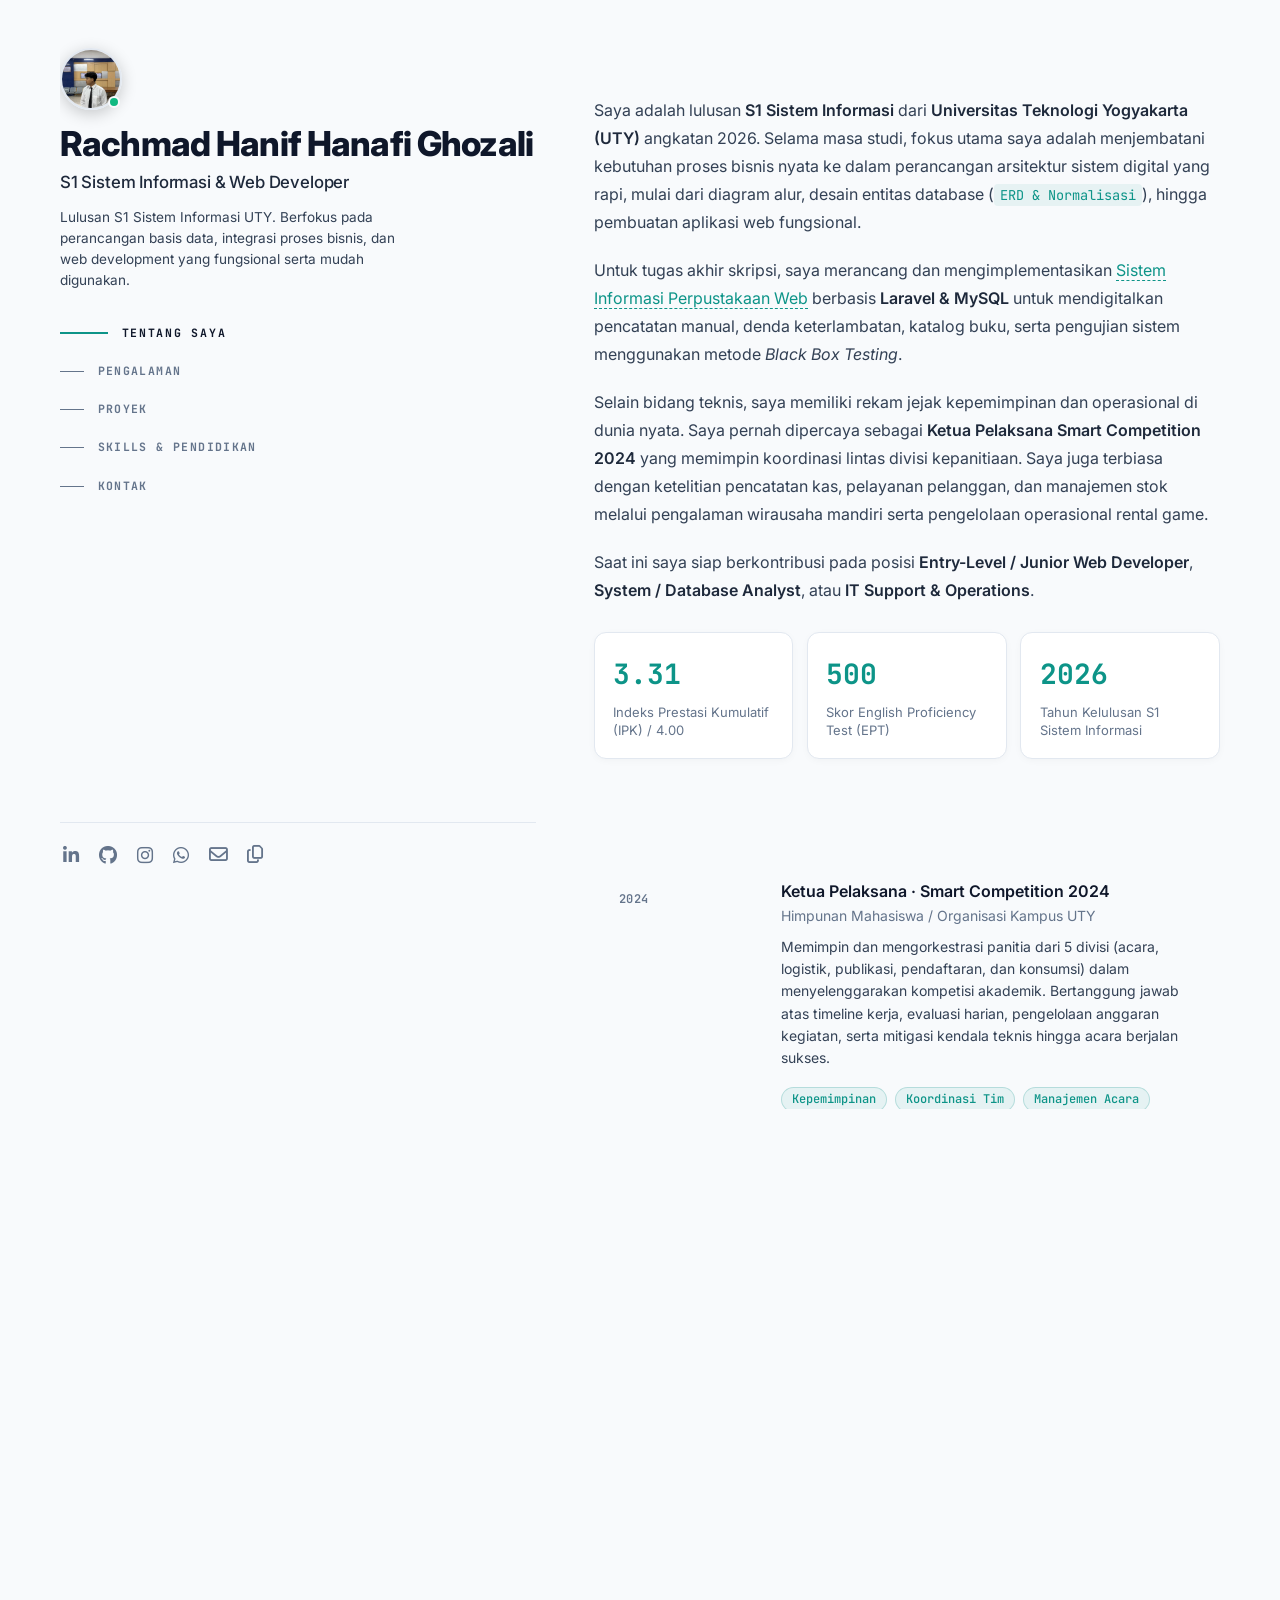
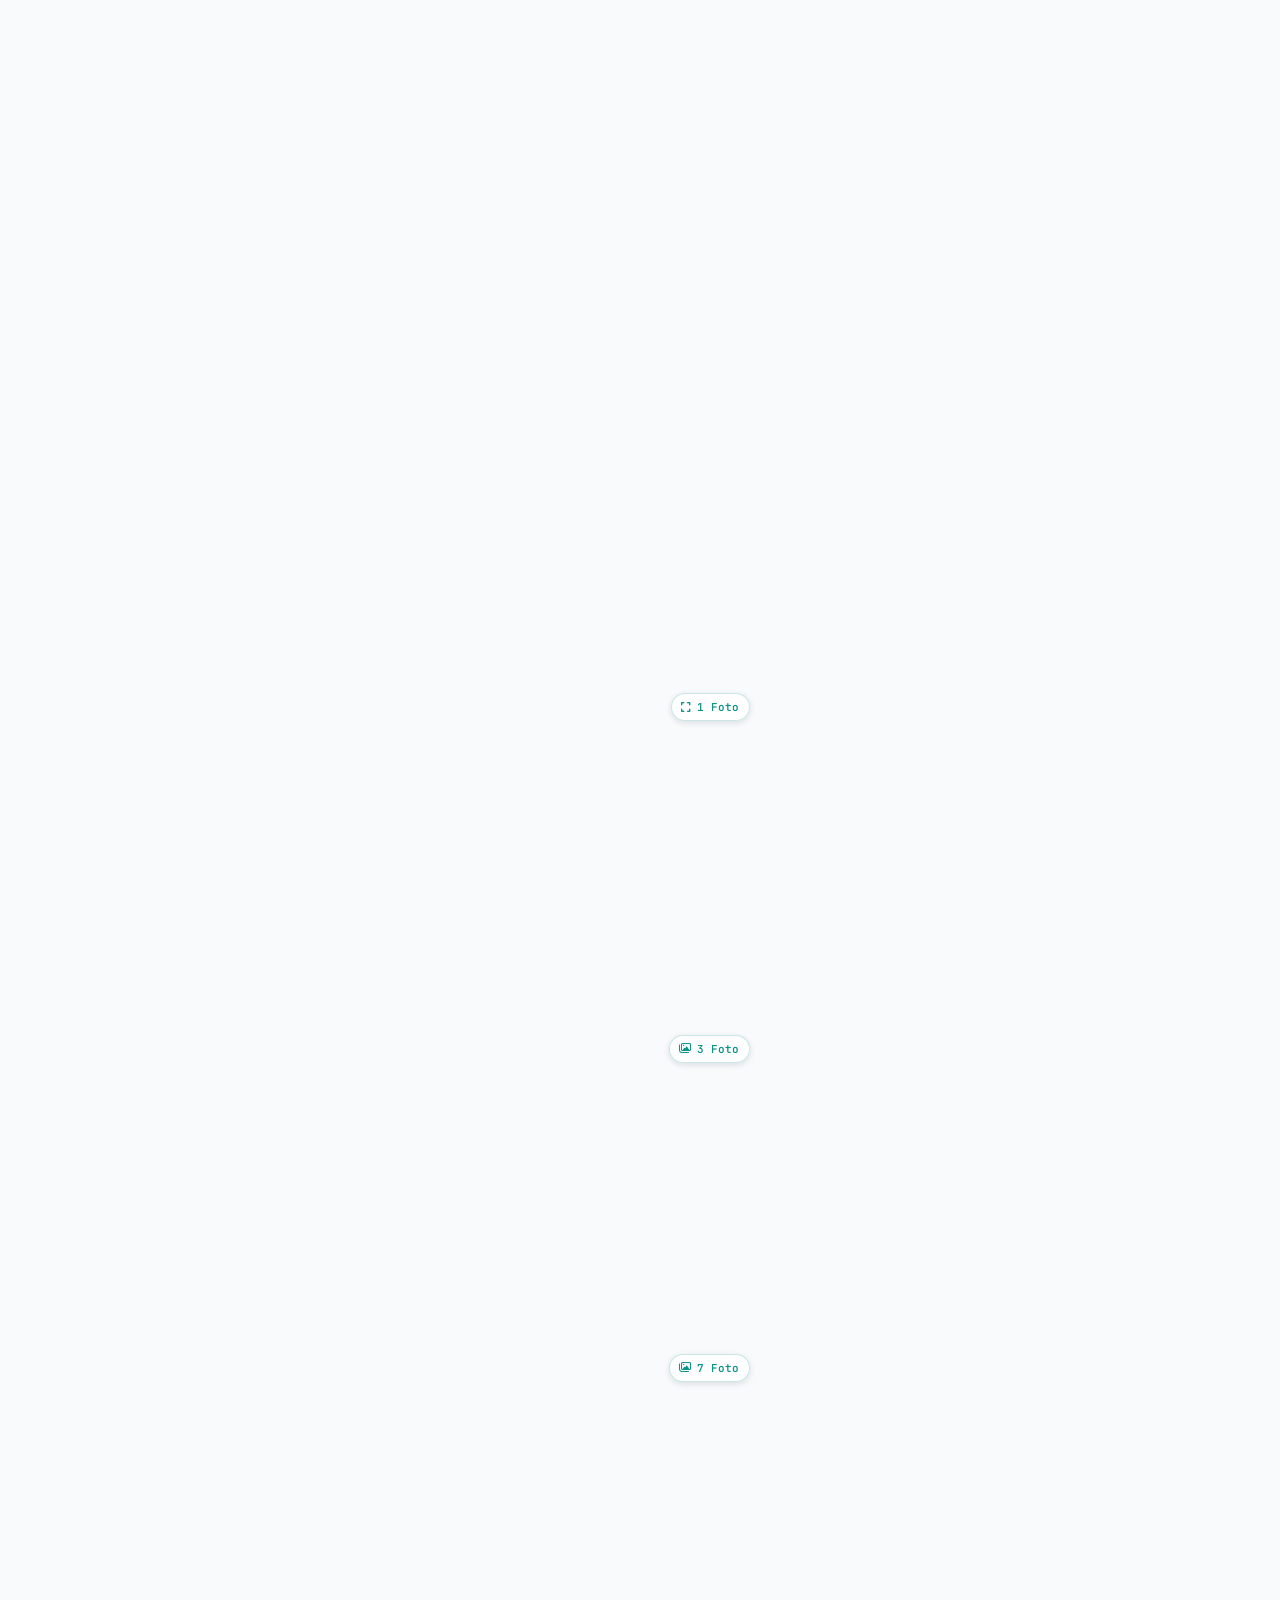
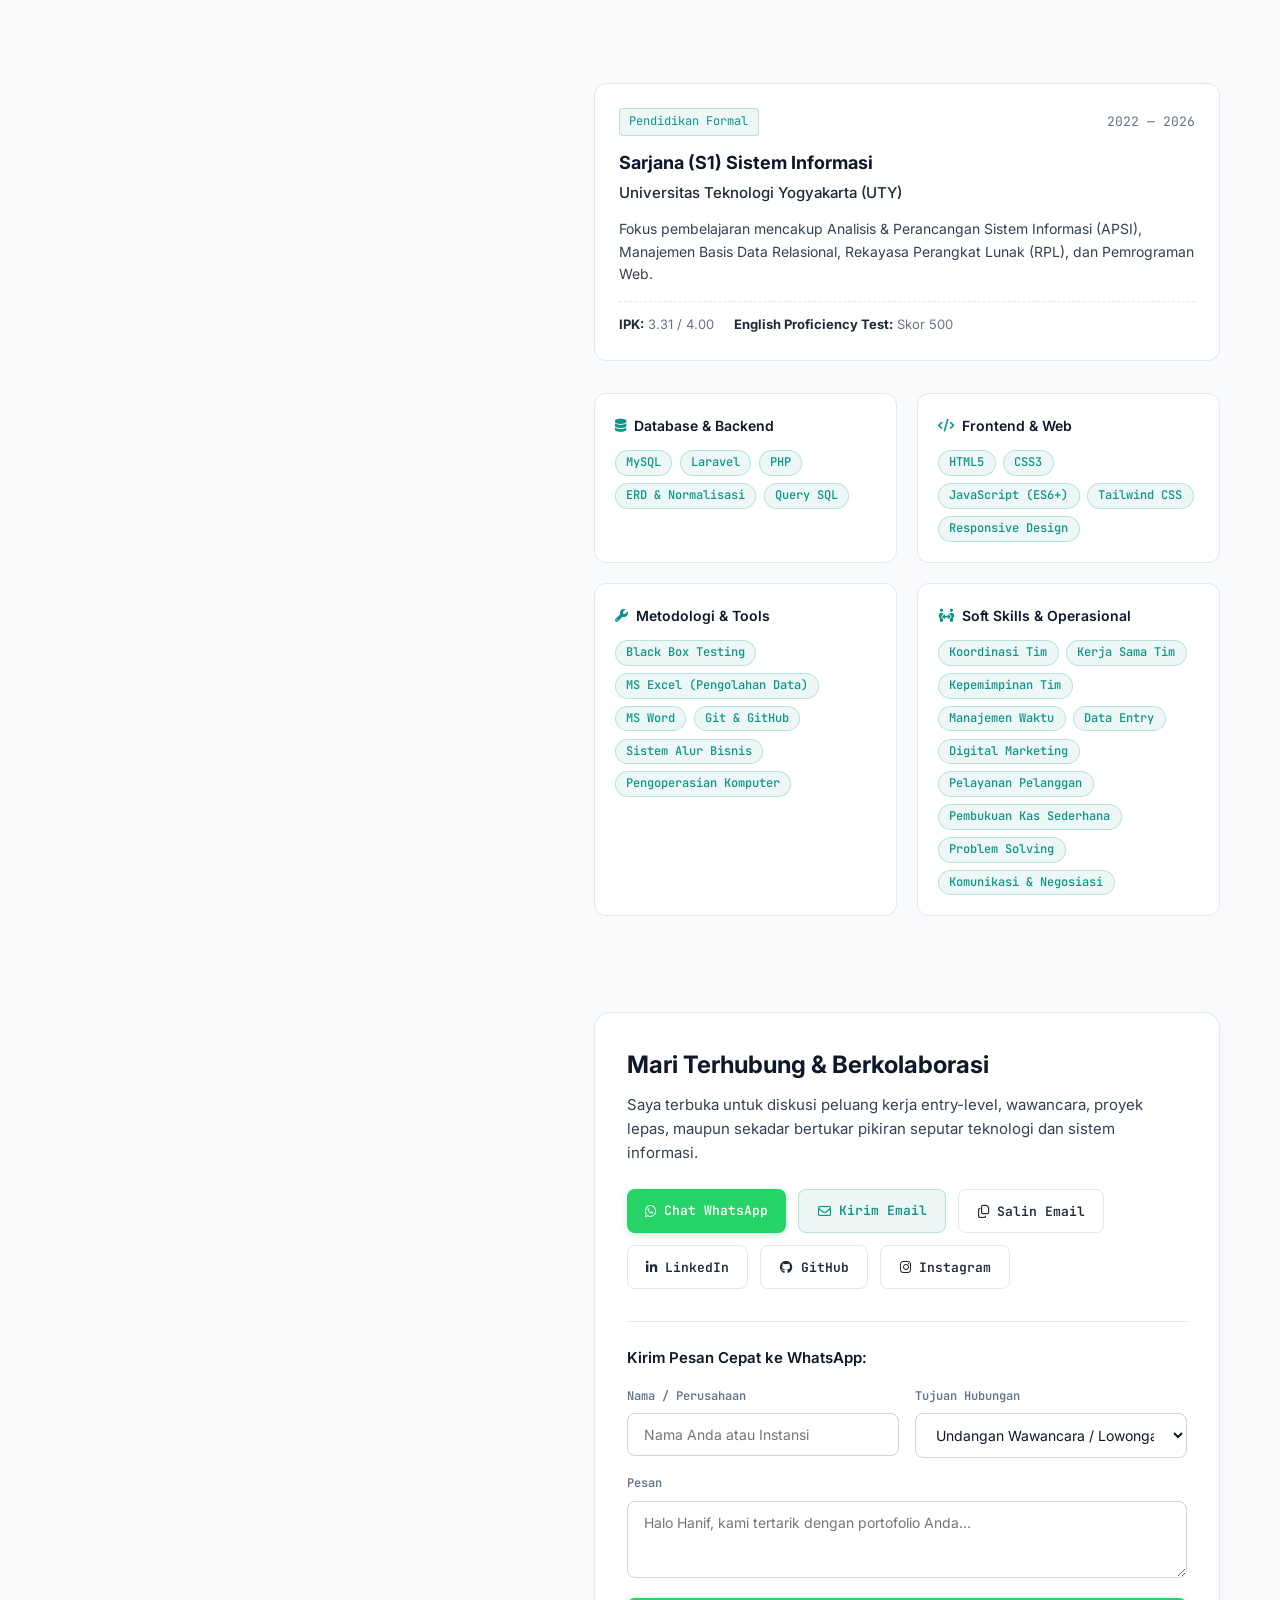
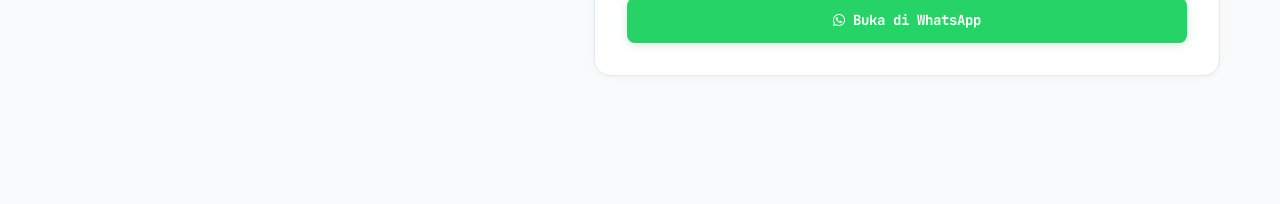
==== commit c15ec41f: "Perbaiki tampilan responsif mobile dan terapkan tema terang permanen" ====
--- a/index.html
+++ b/index.html
@@ -4,12 +4,12 @@
 <head>
   <meta charset="UTF-8" />
   <meta name="viewport" content="width=device-width, initial-scale=1.0, viewport-fit=cover" />
-  <meta name="theme-color" content="#0a192f" id="themeColorMeta" />
+  <meta name="theme-color" content="#f8fafc" id="themeColorMeta" />
   <title>Rachmad Hanif Hanafi Ghozali · S1 Sistem Informasi</title>
   <meta name="description"
     content="Portofolio Rachmad Hanif Hanafi Ghozali, lulusan S1 Sistem Informasi UTY 2026. Fokus pada analisis sistem, database MySQL, dan pengembangan web fungsional." />
 
-  <!-- Google Fonts: Inter & JetBrains Mono (Brittany Chiang aesthetic) -->
+  <!-- Google Fonts: Inter & JetBrains Mono (Clean, Modern Engineering Aesthetic) -->
   <link rel="preconnect" href="https://fonts.googleapis.com">
   <link rel="preconnect" href="https://fonts.gstatic.com" crossorigin>
   <link
@@ -20,7 +20,7 @@
   <link rel="stylesheet" href="style.css" />
 </head>
 
-<body class="theme-dark" id="top">
+<body class="theme-light" id="top">
 
   <!-- Interactive Spotlight Effect (Brittany Chiang signature) -->
   <div class="spotlight-overlay" id="spotlightOverlay" aria-hidden="true"></div>
@@ -35,15 +35,26 @@
 
   <!-- Mobile Top Bar (< 1024px) -->
   <header class="mobile-header">
-    <a href="#top" class="mobile-brand">RH</a>
-    <div class="mobile-actions">
-      <button class="theme-toggle-btn" id="mobileThemeToggle" aria-label="Ganti Mode Gelap / Terang" title="Ganti Tema">
-        <i class="fa-regular fa-sun"></i>
-      </button>
-      <a href="https://wa.me/6282252288526" target="_blank" rel="noopener noreferrer" class="mobile-cta-btn">
-        <i class="fa-brands fa-whatsapp"></i> Kontak
+    <div class="mobile-header-main">
+      <a href="#top" class="mobile-brand">
+        <img src="porto.jpeg" alt="Foto Hanif" class="mobile-brand-avatar" onerror="this.style.display='none'" />
+        <div class="mobile-brand-text">
+          <span class="mobile-brand-name">Rachmad Hanif</span>
+          <span class="mobile-brand-role">S1 Sistem Informasi</span>
+        </div>
+      </a>
+      <a href="https://wa.me/6282252288526" target="_blank" rel="noopener noreferrer" class="mobile-cta-btn" aria-label="Chat WhatsApp">
+        <i class="fa-brands fa-whatsapp"></i> Chat WA
       </a>
     </div>
+    <!-- Mobile Horizontal Quick Nav Pills -->
+    <nav class="mobile-quick-nav" aria-label="Navigasi Cepat Mobile">
+      <a href="#about" class="mobile-nav-pill active" data-section="about">Tentang</a>
+      <a href="#experience" class="mobile-nav-pill" data-section="experience">Pengalaman</a>
+      <a href="#projects" class="mobile-nav-pill" data-section="projects">Proyek</a>
+      <a href="#skills-edu" class="mobile-nav-pill" data-section="skills-edu">Keahlian</a>
+      <a href="#contact" class="mobile-nav-pill" data-section="contact">Kontak</a>
+    </nav>
   </header>
 
   <!-- Main Container: Brittany Chiang Split-Screen 2-Column Layout -->
@@ -60,12 +71,10 @@
             <span class="status-pulse" title="Tersedia untuk peluang kerja 2026"></span>
           </div>
           <div class="hero-intro">
-
-            </span>
             <h1 class="author-name">
               <a href="#top">Rachmad Hanif Hanafi Ghozali</a>
             </h1>
-            <h2 class="author-title">S1 Sistem Informasi & Web Developer</h2>
+            <h2 class="author-title">S1 Sistem Informasi &amp; Web Developer</h2>
             <p class="author-tagline">
               Lulusan S1 Sistem Informasi UTY. Berfokus pada perancangan basis data, integrasi proses bisnis, dan web
               development yang fungsional serta mudah digunakan.
@@ -109,10 +118,9 @@
         </nav>
       </div>
 
-      <!-- Bottom Sidebar: Socials, Salin Email & Theme Switcher -->
+      <!-- Bottom Sidebar: Socials, Salin Email -->
       <div class="sidebar-bottom">
         <ul class="social-links" aria-label="Tautan Kontak & Media Sosial">
-          <!-- Ganti 'username-anda' dengan username akun Anda -->
           <li>
             <a href="https://www.linkedin.com/in/rachmad-hanif-hanafi-ghozali-35021b300/" target="_blank"
               rel="noopener noreferrer" title="LinkedIn" aria-label="LinkedIn">
@@ -149,14 +157,6 @@
             </button>
           </li>
         </ul>
-
-        <div class="sidebar-controls">
-          <button class="theme-toggle-btn" id="themeToggle" aria-label="Ganti Tema Mode Gelap / Terang"
-            title="Ganti Tema">
-            <i class="fa-regular fa-sun" id="themeToggleIcon"></i>
-            <span class="theme-label" id="themeToggleLabel">Light</span>
-          </button>
-        </div>
       </div>
     </header>
 
--- a/style.css
+++ b/style.css
@@ -3,59 +3,23 @@
    Aesthetic Reference: Brittany Chiang (v5 Modern Split-Screen Portfolio)
    ========================================================================== */
 
-/* ===== CSS Variables & Design Tokens ===== */
+/* ===== CSS Variables & Design Tokens (Clean, Premium Light Theme) ===== */
 :root {
-  /* Dark Mode Tokens (Brittany Chiang Navy & Mint Teal - Default) */
-  --bg-primary: #0a192f;
-  --bg-secondary: #112240;
-  --bg-card: rgba(17, 34, 64, 0.4);
-  --bg-card-hover: rgba(30, 58, 102, 0.5);
-  --border-subtle: rgba(148, 163, 184, 0.12);
-  --border-highlight: rgba(45, 212, 191, 0.35);
-
-  --text-main: #94a3b8;
-  --text-bright: #e2e8f0;
-  --text-heading: #f8fafc;
-  --text-dim: #64748b;
-
-  --accent: #2dd4bf;
-  --accent-tint: rgba(45, 212, 191, 0.1);
-  --accent-border: rgba(45, 212, 191, 0.25);
-  --accent-hover: #5eead4;
-
-  --spotlight-gradient: radial-gradient(
-    600px circle at var(--mouse-x, -600px) var(--mouse-y, -600px),
-    rgba(29, 78, 216, 0.15),
-    transparent 80%
-  );
-
-  --shadow-card: 0 10px 30px -15px rgba(2, 6, 23, 0.6);
-  --shadow-card-hover: inset 0 1px 0 0 rgba(148, 163, 184, 0.15), 0 20px 35px -15px rgba(2, 6, 23, 0.7);
-
-  --font-sans: 'Inter', -apple-system, BlinkMacSystemFont, 'Segoe UI', Roboto, sans-serif;
-  --font-mono: 'JetBrains Mono', 'Fira Code', monospace;
-
-  --nav-indicator-w: 32px;
-  --nav-indicator-active-w: 64px;
-}
-
-/* Light Theme Tokens */
-body.theme-light {
   --bg-primary: #f8fafc;
   --bg-secondary: #ffffff;
-  --bg-card: rgba(255, 255, 255, 0.75);
-  --bg-card-hover: rgba(255, 255, 255, 0.98);
+  --bg-card: #ffffff;
+  --bg-card-hover: #ffffff;
   --border-subtle: #e2e8f0;
   --border-highlight: rgba(13, 148, 136, 0.4);
 
-  --text-main: #475569;
-  --text-bright: #0f172a;
-  --text-heading: #020617;
+  --text-main: #334155;
+  --text-bright: #1e293b;
+  --text-heading: #0f172a;
   --text-dim: #64748b;
 
   --accent: #0d9488;
   --accent-tint: rgba(13, 148, 136, 0.08);
-  --accent-border: rgba(13, 148, 136, 0.2);
+  --accent-border: rgba(13, 148, 136, 0.22);
   --accent-hover: #0f766e;
 
   --spotlight-gradient: radial-gradient(
@@ -64,8 +28,14 @@
     transparent 80%
   );
 
-  --shadow-card: 0 4px 20px -2px rgba(15, 23, 42, 0.04);
-  --shadow-card-hover: 0 15px 30px -5px rgba(15, 23, 42, 0.08), 0 0 0 1px rgba(13, 148, 136, 0.2);
+  --shadow-card: 0 2px 10px -2px rgba(15, 23, 42, 0.05);
+  --shadow-card-hover: 0 12px 24px -4px rgba(15, 23, 42, 0.09), 0 0 0 1px rgba(13, 148, 136, 0.25);
+
+  --font-sans: 'Inter', -apple-system, BlinkMacSystemFont, 'Segoe UI', Roboto, sans-serif;
+  --font-mono: 'JetBrains Mono', 'Fira Code', monospace;
+
+  --nav-indicator-w: 32px;
+  --nav-indicator-active-w: 64px;
 }
 
 /* ===== Base & Reset ===== */
@@ -98,10 +68,10 @@
 /* Custom Selection */
 ::selection {
   background-color: var(--accent);
-  color: #020617;
-}
-
-/* ===== Mouse Spotlight Overlay (Brittany Chiang signature) ===== */
+  color: #ffffff;
+}
+
+/* ===== Mouse Spotlight Overlay ===== */
 .spotlight-overlay {
   position: fixed;
   inset: 0;
@@ -115,7 +85,7 @@
 .preloader {
   position: fixed;
   inset: 0;
-  background-color: var(--bg-primary);
+  background-color: #f8fafc;
   z-index: 9999;
   display: flex;
   align-items: center;
@@ -139,7 +109,7 @@
 .preloader-spinner {
   width: 44px;
   height: 44px;
-  border: 3px solid var(--border-subtle);
+  border: 3px solid #e2e8f0;
   border-top-color: var(--accent);
   border-radius: 50%;
   animation: spin 0.8s cubic-bezier(0.65, 0, 0.35, 1) infinite;
@@ -148,9 +118,10 @@
 .preloader-text {
   font-family: var(--font-mono);
   font-size: 0.875rem;
-  color: var(--text-bright);
+  color: var(--text-heading);
   letter-spacing: 0.15em;
   text-transform: uppercase;
+  font-weight: 600;
 }
 
 @keyframes spin {
@@ -159,7 +130,7 @@
   }
 }
 
-/* ===== Mobile Header (< 1024px) ===== */
+/* ===== Mobile Header & Quick Nav (< 1024px) ===== */
 .mobile-header {
   display: none;
 }
@@ -167,50 +138,120 @@
 @media (max-width: 1023px) {
   .mobile-header {
     display: flex;
-    align-items: center;
-    justify-content: space-between;
+    flex-direction: column;
     position: sticky;
     top: 0;
     z-index: 50;
     width: 100%;
-    padding: 1rem 1.5rem;
-    background-color: var(--bg-primary);
+    background-color: rgba(255, 255, 255, 0.95);
     border-bottom: 1px solid var(--border-subtle);
-    backdrop-filter: blur(12px);
-    -webkit-backdrop-filter: blur(12px);
+    backdrop-filter: blur(14px);
+    -webkit-backdrop-filter: blur(14px);
+    box-shadow: 0 2px 8px -2px rgba(15, 23, 42, 0.05);
+  }
+
+  .mobile-header-main {
+    display: flex;
+    align-items: center;
+    justify-content: space-between;
+    padding: 0.75rem 1.25rem;
   }
 
   .mobile-brand {
-    font-family: var(--font-mono);
-    font-size: 1.25rem;
-    font-weight: 700;
-    color: var(--accent);
-    text-decoration: none;
-    letter-spacing: 0.05em;
-  }
-
-  .mobile-actions {
     display: flex;
     align-items: center;
     gap: 0.75rem;
+    text-decoration: none;
+  }
+
+  .mobile-brand-avatar {
+    width: 38px;
+    height: 38px;
+    border-radius: 50%;
+    object-fit: cover;
+    border: 2px solid var(--accent);
+  }
+
+  .mobile-brand-text {
+    display: flex;
+    flex-direction: column;
+    line-height: 1.25;
+  }
+
+  .mobile-brand-name {
+    font-weight: 700;
+    font-size: 0.9375rem;
+    color: var(--text-heading);
+  }
+
+  .mobile-brand-role {
+    font-family: var(--font-mono);
+    font-size: 0.7188rem;
+    color: var(--accent);
+    font-weight: 500;
   }
 
   .mobile-cta-btn {
     display: inline-flex;
     align-items: center;
-    gap: 0.5rem;
-    padding: 0.45rem 0.9rem;
+    gap: 0.45rem;
+    padding: 0.45rem 0.95rem;
     font-size: 0.8125rem;
-    font-weight: 500;
-    color: var(--accent);
-    border: 1px solid var(--accent);
-    border-radius: 6px;
+    font-weight: 600;
+    color: #ffffff;
+    background-color: #25d366;
+    border-radius: 9999px;
     text-decoration: none;
     transition: all 0.2s ease;
+    box-shadow: 0 2px 8px rgba(37, 211, 102, 0.28);
   }
 
   .mobile-cta-btn:hover {
-    background-color: var(--accent-tint);
+    background-color: #22c55e;
+    transform: translateY(-1px);
+  }
+
+  /* Horizontal Scrollable Quick Nav */
+  .mobile-quick-nav {
+    display: flex;
+    align-items: center;
+    gap: 0.45rem;
+    padding: 0.4rem 1.25rem 0.6rem;
+    overflow-x: auto;
+    scrollbar-width: none;
+    -ms-overflow-style: none;
+    border-top: 1px solid rgba(226, 232, 240, 0.7);
+  }
+
+  .mobile-quick-nav::-webkit-scrollbar {
+    display: none;
+  }
+
+  .mobile-nav-pill {
+    white-space: nowrap;
+    font-family: var(--font-sans);
+    font-size: 0.75rem;
+    font-weight: 600;
+    color: var(--text-dim);
+    background-color: #f1f5f9;
+    padding: 0.35rem 0.85rem;
+    border-radius: 9999px;
+    text-decoration: none;
+    transition: all 0.2s ease;
+    border: 1px solid transparent;
+    flex-shrink: 0;
+  }
+
+  .mobile-nav-pill:hover {
+    color: var(--text-heading);
+    background-color: #e2e8f0;
+  }
+
+  .mobile-nav-pill.active {
+    color: #ffffff;
+    background-color: var(--accent);
+    border-color: var(--accent);
+    box-shadow: 0 2px 8px rgba(13, 148, 136, 0.25);
   }
 }
 
@@ -558,25 +599,21 @@
   }
 }
 
-/* Mobile Sticky Section Header */
+/* Mobile Section Header (Clean Divider, Non-Sticky) */
 .section-heading-mobile {
   display: block;
-  position: sticky;
-  top: 60px;
-  z-index: 20;
-  background-color: var(--bg-primary);
-  padding: 1rem 0 0.75rem;
-  margin-bottom: 1.5rem;
-  border-bottom: 1px solid var(--border-subtle);
-  backdrop-filter: blur(8px);
+  padding: 0.5rem 0 0.65rem;
+  margin-bottom: 1.25rem;
+  border-bottom: 2px solid var(--accent-border);
 }
 
 .section-heading-mobile h2 {
   font-family: var(--font-mono);
-  font-size: 0.875rem;
+  font-size: 0.8125rem;
   font-weight: 700;
-  letter-spacing: 0.15em;
-  color: var(--accent);
+  letter-spacing: 0.12em;
+  color: var(--accent);
+  text-transform: uppercase;
 }
 
 @media (min-width: 1024px) {
@@ -623,26 +660,27 @@
 
 .highlight-boxes {
   display: grid;
-  grid-template-columns: repeat(auto-fit, minmax(180px, 1fr));
-  gap: 1rem;
-  margin-top: 2rem;
+  grid-template-columns: repeat(auto-fit, minmax(130px, 1fr));
+  gap: 0.85rem;
+  margin-top: 1.75rem;
 }
 
 .highlight-item {
   background-color: var(--bg-card);
   border: 1px solid var(--border-subtle);
-  border-radius: 10px;
-  padding: 1.25rem;
+  border-radius: 12px;
+  padding: 1.15rem;
   display: flex;
   flex-direction: column;
   gap: 0.35rem;
   transition: all 0.25s ease;
+  box-shadow: var(--shadow-card);
 }
 
 .highlight-item:hover {
   border-color: var(--border-highlight);
   transform: translateY(-2px);
-  box-shadow: var(--shadow-card);
+  box-shadow: var(--shadow-card-hover);
 }
 
 .highlight-num {
@@ -658,8 +696,7 @@
   line-height: 1.4;
 }
 
-/* ===== CARD GROUP HOVER SYSTEM (Brittany Chiang signature) ===== */
-/* Hovering the group dims non-hovered items slightly, highlighting the hovered one */
+/* ===== CARD GROUP HOVER SYSTEM ===== */
 .card-group {
   list-style: none;
   display: flex;
@@ -669,7 +706,7 @@
 
 @media (min-width: 1024px) {
   .card-group:hover .card-item {
-    opacity: 0.55;
+    opacity: 0.6;
     transition: opacity 0.3s ease;
   }
 
@@ -682,16 +719,18 @@
   transition: opacity 0.3s ease;
 }
 
+/* Card Container: Clean Card on Mobile & Subtle Split-Screen on Desktop */
 .card-container {
-  background-color: transparent;
-  border: 1px solid transparent;
-  border-radius: 12px;
-  padding: 1.5rem;
+  background-color: var(--bg-card);
+  border: 1px solid var(--border-subtle);
+  border-radius: 14px;
+  padding: 1.25rem;
   display: flex;
   flex-direction: column;
   gap: 1rem;
   position: relative;
   transition: all 0.25s cubic-bezier(0.4, 0, 0.2, 1);
+  box-shadow: var(--shadow-card);
 }
 
 @media (min-width: 640px) {
@@ -699,13 +738,22 @@
     display: grid;
     grid-template-columns: 1fr 3fr;
     gap: 1.5rem;
-  }
-}
-
-.card-container:hover {
-  background-color: var(--bg-card-hover);
-  border-color: var(--border-subtle);
-  box-shadow: var(--shadow-card-hover);
+    padding: 1.5rem;
+  }
+}
+
+@media (min-width: 1024px) {
+  .card-container {
+    background-color: transparent;
+    border-color: transparent;
+    box-shadow: none;
+  }
+
+  .card-container:hover {
+    background-color: #ffffff;
+    border-color: var(--border-subtle);
+    box-shadow: var(--shadow-card-hover);
+  }
 }
 
 /* Experience Time Badge */
@@ -824,14 +872,14 @@
 
 .gallery-badge {
   position: absolute;
-  bottom: 0.45rem;
-  right: 0.45rem;
-  background-color: rgba(10, 25, 47, 0.88);
+  bottom: 0.5rem;
+  right: 0.5rem;
+  background-color: rgba(255, 255, 255, 0.95);
   color: var(--accent);
   font-family: var(--font-mono);
   font-size: 0.6875rem;
   font-weight: 600;
-  padding: 0.2rem 0.55rem;
+  padding: 0.25rem 0.6rem;
   border-radius: 9999px;
   border: 1px solid var(--accent-border);
   backdrop-filter: blur(4px);
@@ -839,26 +887,20 @@
   align-items: center;
   gap: 0.35rem;
   z-index: 2;
-  pointer-events: none;
+  box-shadow: 0 2px 6px rgba(15, 23, 42, 0.12);
   transition: all 0.2s ease;
-}
-
-body.theme-light .gallery-badge {
-  background-color: rgba(255, 255, 255, 0.92);
-  color: var(--accent);
-  border-color: var(--accent-border);
 }
 
 .thumbnail-hover-overlay {
   position: absolute;
   inset: 0;
-  background: rgba(10, 25, 47, 0.6);
+  background: rgba(15, 23, 42, 0.6);
   display: flex;
   flex-direction: column;
   align-items: center;
   justify-content: center;
   gap: 0.3rem;
-  color: var(--accent);
+  color: #ffffff;
   font-family: var(--font-mono);
   font-size: 0.75rem;
   font-weight: 600;
@@ -1067,6 +1109,7 @@
   font-size: 0.8125rem;
   font-weight: 600;
   padding: 0.65rem 1.15rem;
+  min-height: 44px;
   border-radius: 8px;
   text-decoration: none;
   cursor: pointer;
@@ -1075,14 +1118,15 @@
 
 .btn-action.primary {
   background-color: #25d366;
-  color: #020617;
+  color: #ffffff;
   border: none;
+  box-shadow: 0 2px 6px rgba(37, 211, 102, 0.25);
 }
 
 .btn-action.primary:hover {
   background-color: #22c55e;
   transform: translateY(-2px);
-  box-shadow: 0 6px 16px rgba(37, 211, 102, 0.3);
+  box-shadow: 0 6px 16px rgba(37, 211, 102, 0.35);
 }
 
 .btn-action.secondary {
@@ -1093,19 +1137,50 @@
 
 .btn-action.secondary:hover {
   background-color: var(--accent);
-  color: #020617;
+  color: #ffffff;
   transform: translateY(-2px);
 }
 
 .btn-action.ghost {
-  background-color: transparent;
+  background-color: #ffffff;
   color: var(--text-bright);
   border: 1px solid var(--border-subtle);
 }
 
 .btn-action.ghost:hover {
-  border-color: var(--text-bright);
+  border-color: var(--accent);
+  color: var(--accent);
   transform: translateY(-2px);
+}
+
+@media (max-width: 640px) {
+  .contact-box {
+    padding: 1.25rem;
+  }
+
+  .contact-headline {
+    font-size: 1.25rem;
+  }
+
+  .contact-action-row {
+    display: grid;
+    grid-template-columns: repeat(2, 1fr);
+    gap: 0.5rem;
+  }
+
+  .btn-action {
+    width: 100%;
+    justify-content: center;
+    padding: 0.65rem 0.5rem;
+    font-size: 0.75rem;
+    text-align: center;
+  }
+
+  .btn-action.primary {
+    grid-column: span 2;
+    font-size: 0.875rem;
+    padding: 0.75rem 1rem;
+  }
 }
 
 /* Quick WA Form */
@@ -1118,7 +1193,7 @@
 .quick-form-title {
   font-size: 0.9375rem;
   font-weight: 600;
-  color: var(--text-bright);
+  color: var(--text-heading);
   margin-bottom: 1rem;
 }
 
@@ -1158,8 +1233,8 @@
 .form-field textarea {
   width: 100%;
   padding: 0.75rem 1rem;
-  background-color: var(--bg-primary);
-  border: 1px solid var(--border-subtle);
+  background-color: #ffffff;
+  border: 1px solid #cbd5e1;
   border-radius: 8px;
   color: var(--text-heading);
   font-family: var(--font-sans);
@@ -1176,21 +1251,23 @@
 }
 
 .btn-action.submit-wa {
-  background-color: var(--text-bright);
-  color: var(--bg-primary);
+  background-color: #25d366;
+  color: #ffffff;
   border: none;
   justify-content: center;
-  padding: 0.8rem;
+  padding: 0.85rem 1.25rem;
   font-size: 0.875rem;
   font-weight: 700;
   border-radius: 8px;
   margin-top: 0.25rem;
+  cursor: pointer;
+  box-shadow: 0 2px 8px rgba(37, 211, 102, 0.25);
 }
 
 .btn-action.submit-wa:hover {
-  background-color: var(--accent);
-  color: #020617;
+  background-color: #22c55e;
   transform: translateY(-2px);
+  box-shadow: 0 4px 12px rgba(37, 211, 102, 0.35);
 }
 
 /* Colophon Footer (Brittany Chiang tribute) */
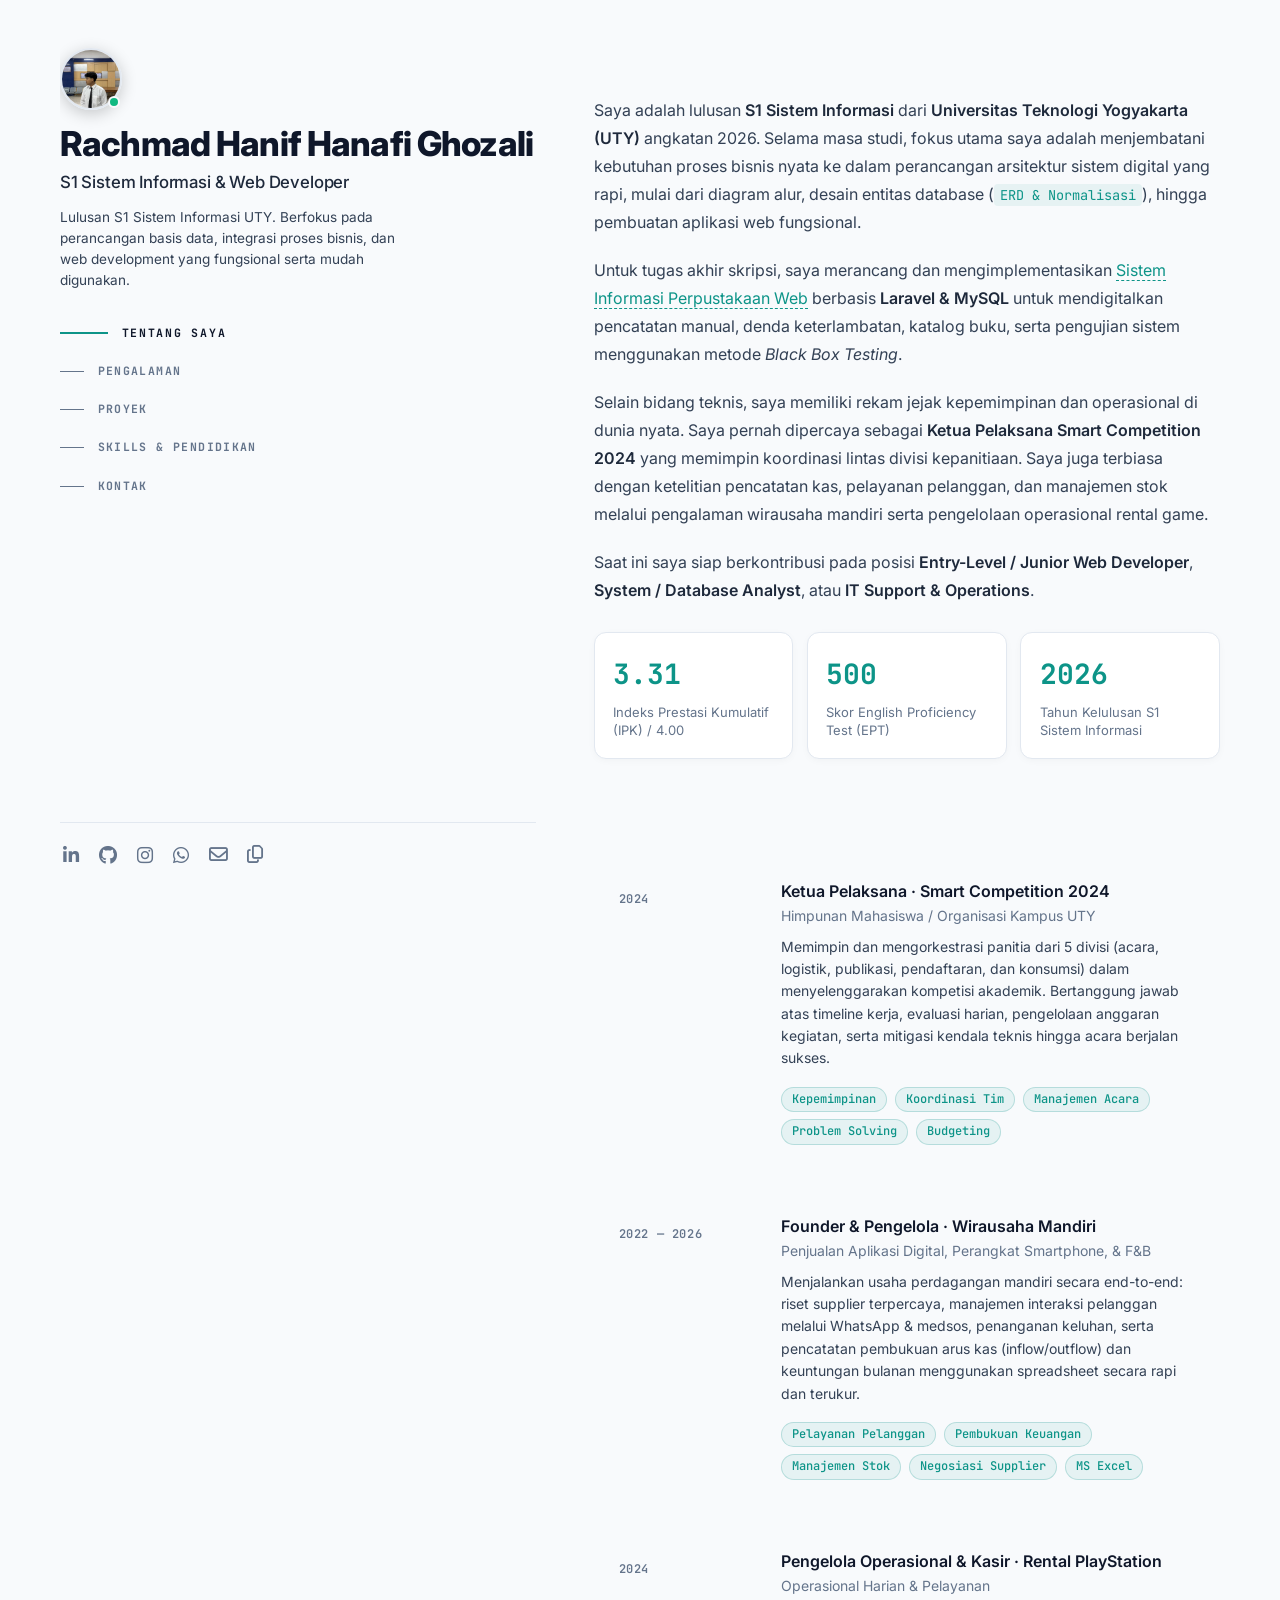
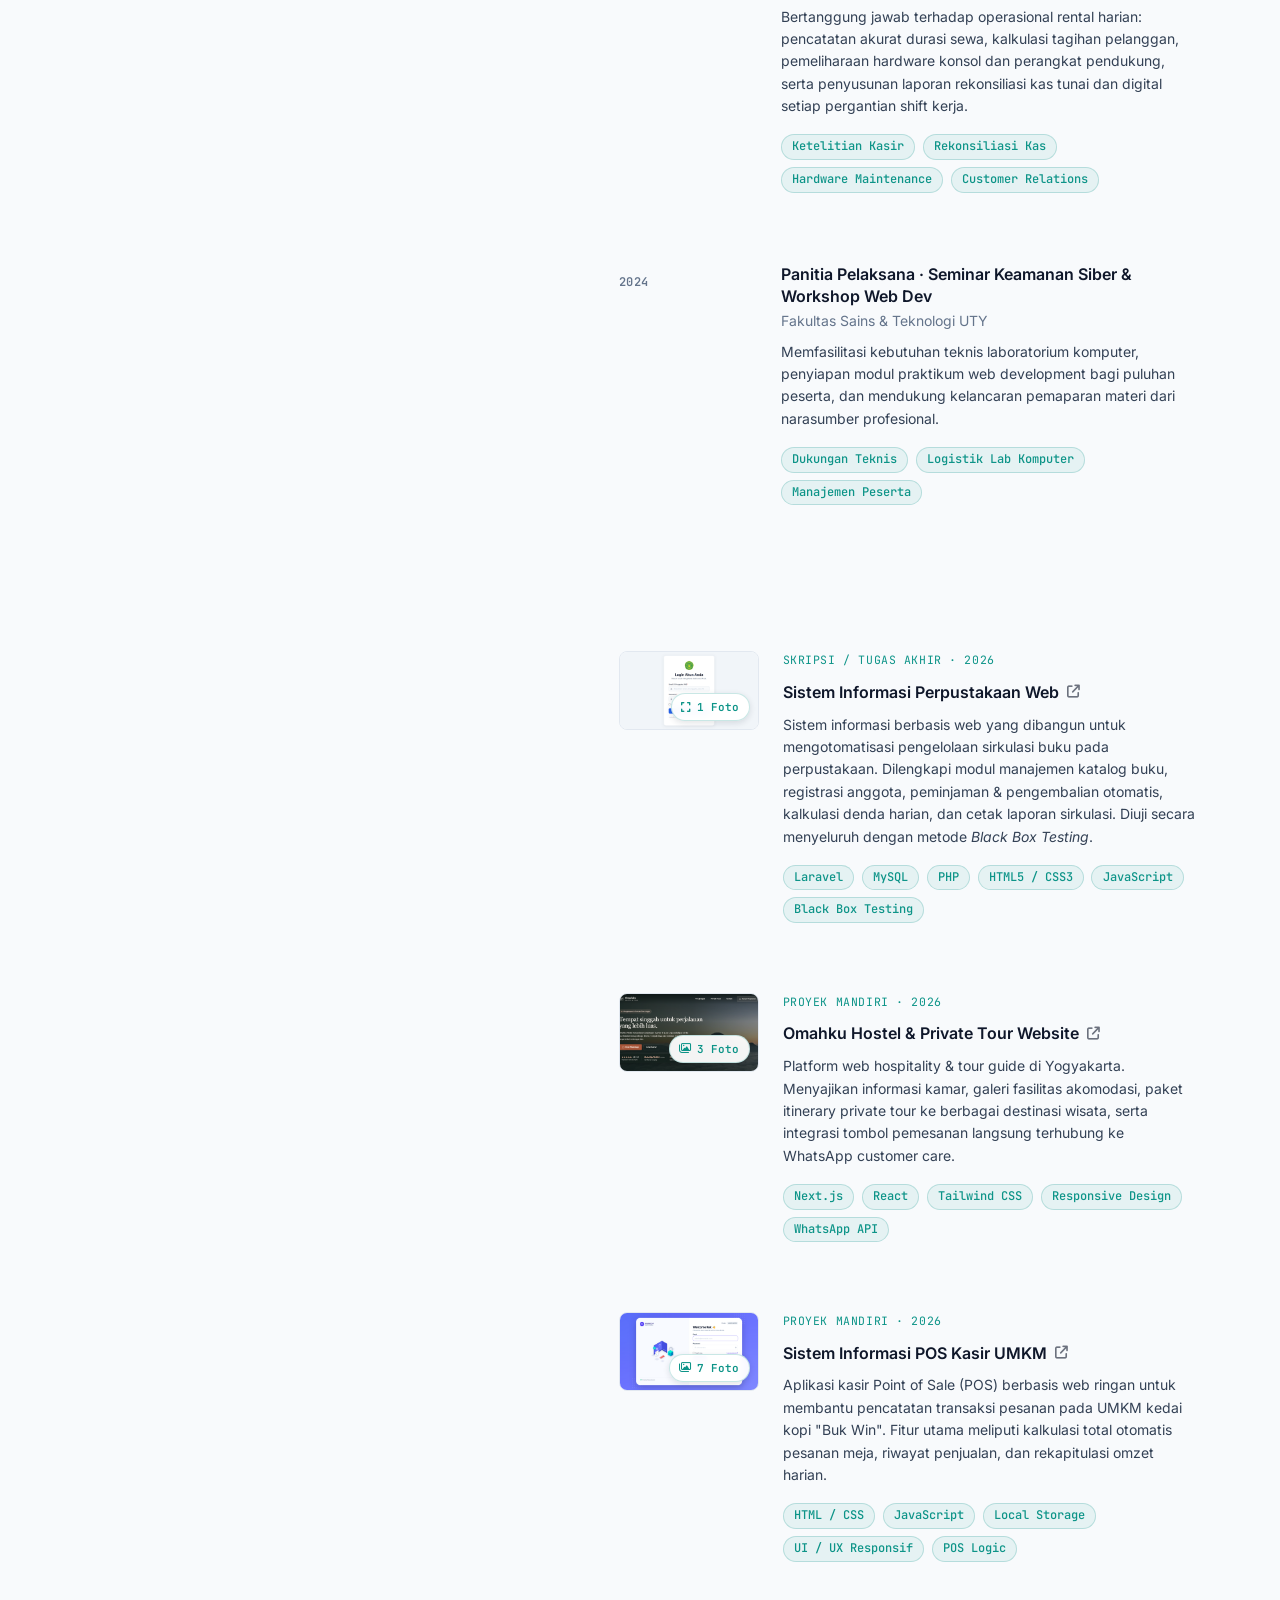
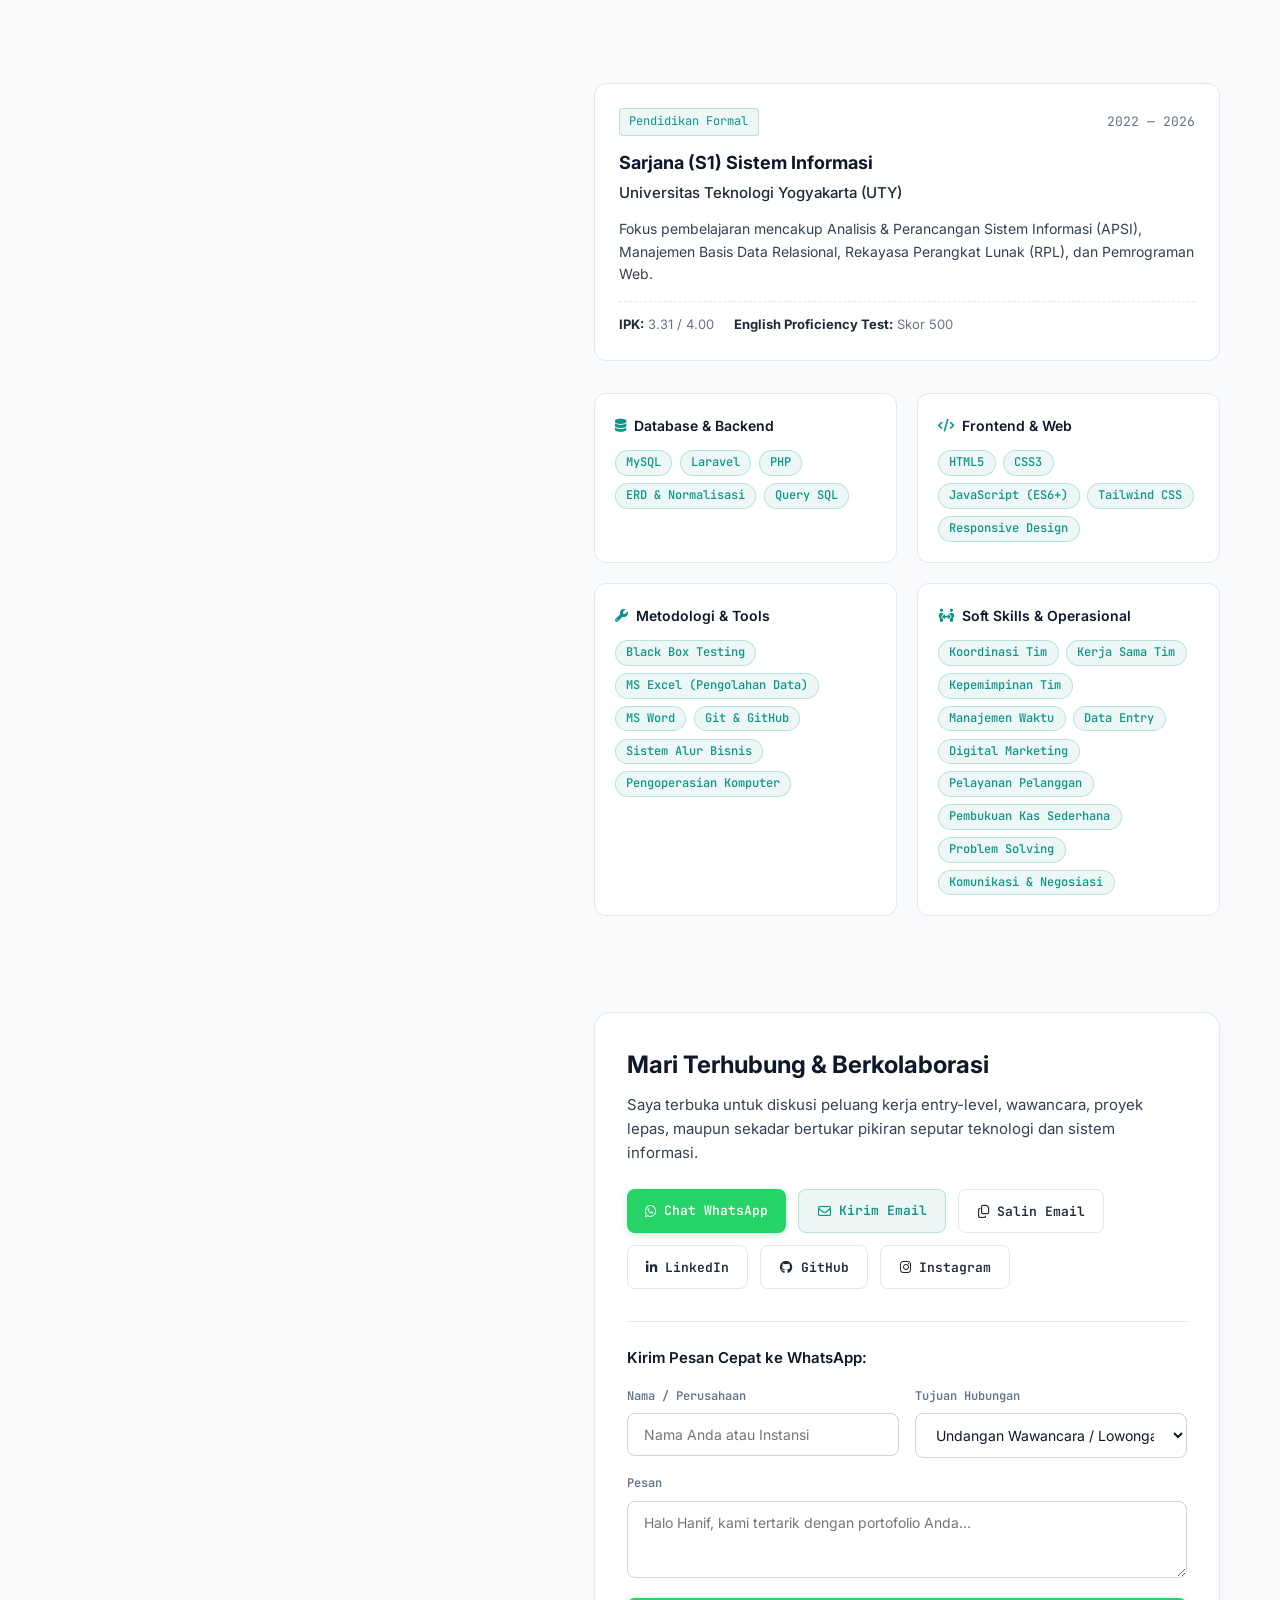
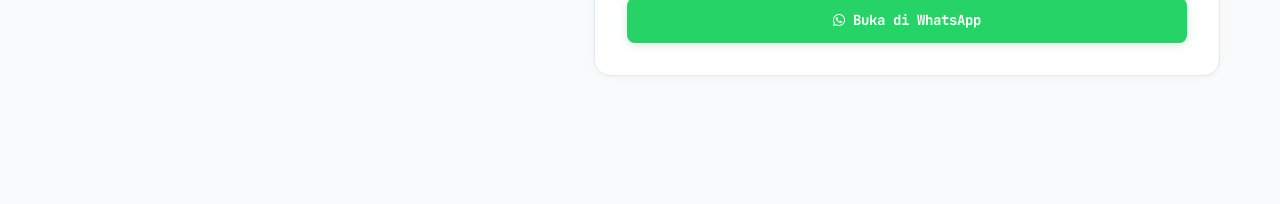
==== commit e92232e8: "refactor: hapus file duplikat dan update link live Omahku Hostel di index.html" ====
--- a/index.html
+++ b/index.html
@@ -399,7 +399,7 @@
                   <span>Proyek Mandiri · 2026</span>
                 </div>
                 <h3 class="card-title">
-                  <a href="#projects" class="project-title-link">
+                  <a href="https://omahku-hostel.vercel.app/" target="_blank" rel="noopener noreferrer" class="project-title-link">
                     <span>Omahku Hostel &amp; Private Tour Website</span>
                     <i class="fa-solid fa-arrow-up-right-from-square external-icon"></i>
                   </a>
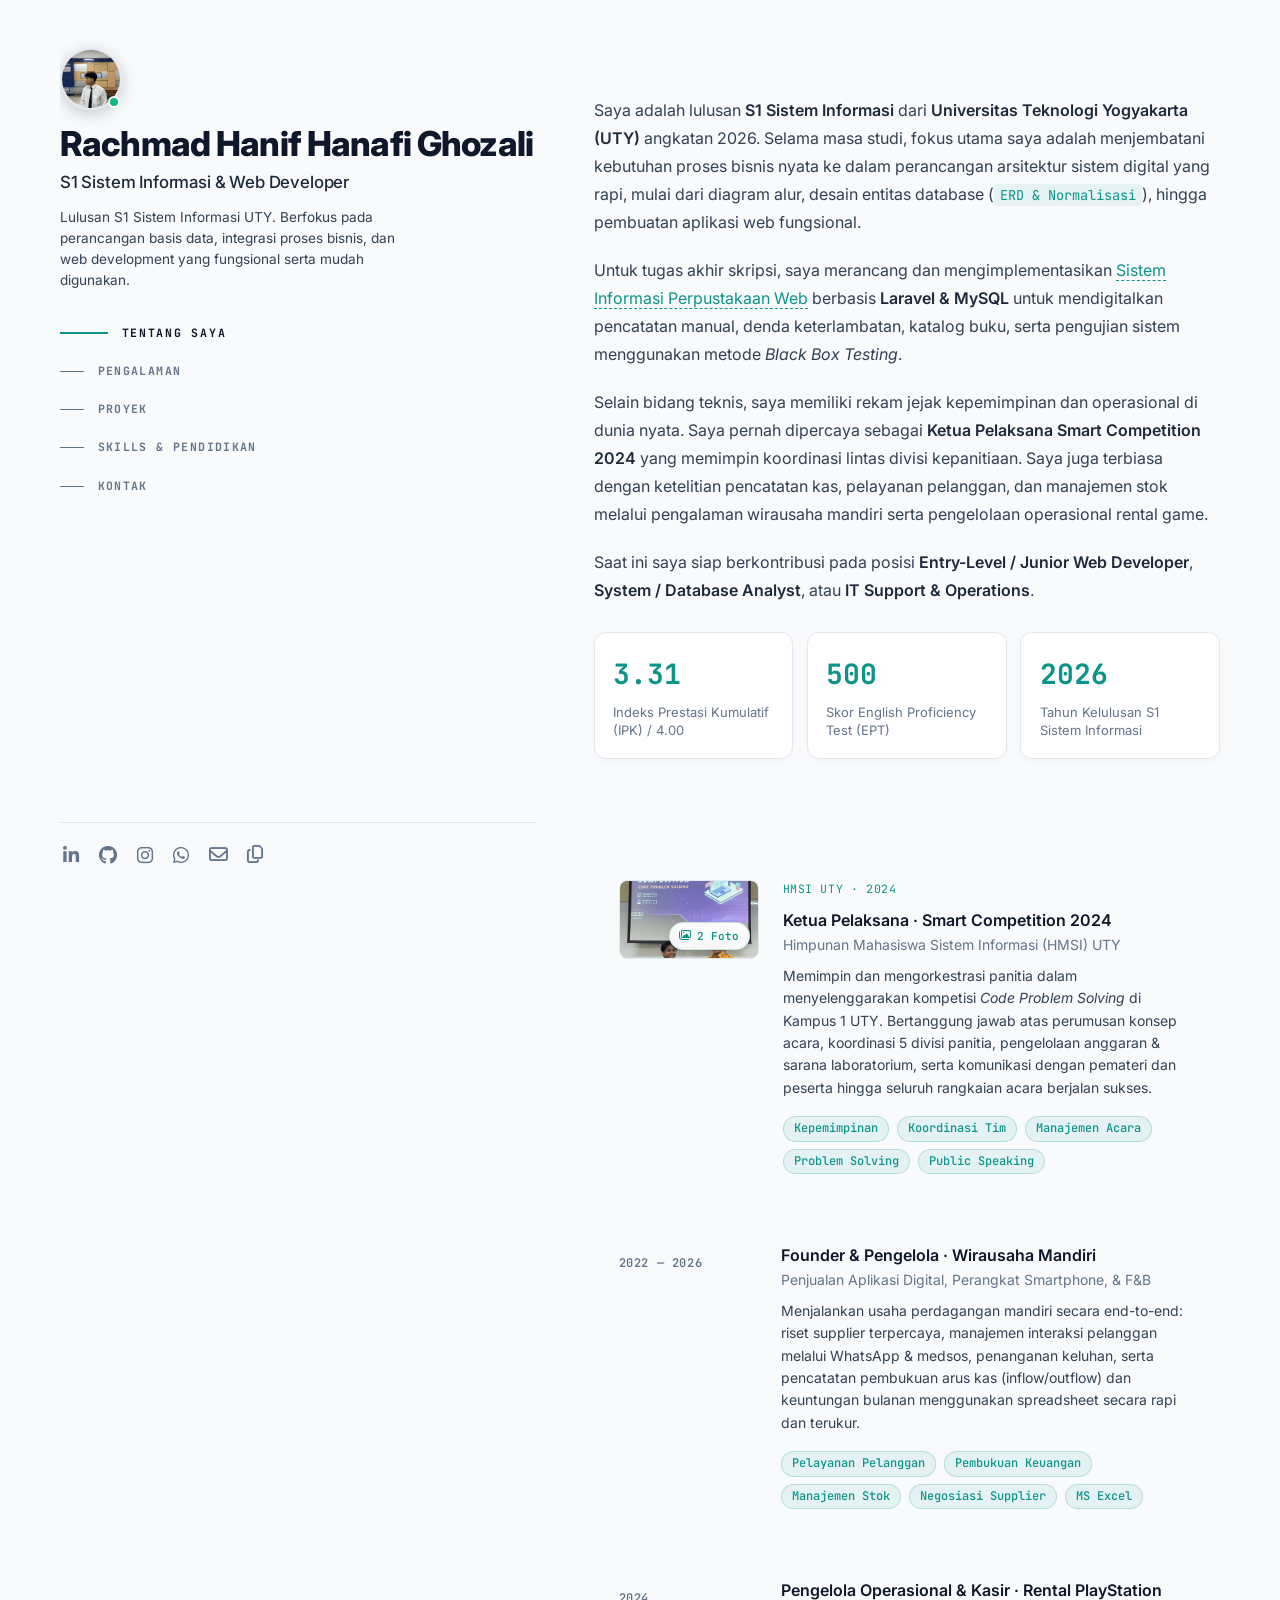
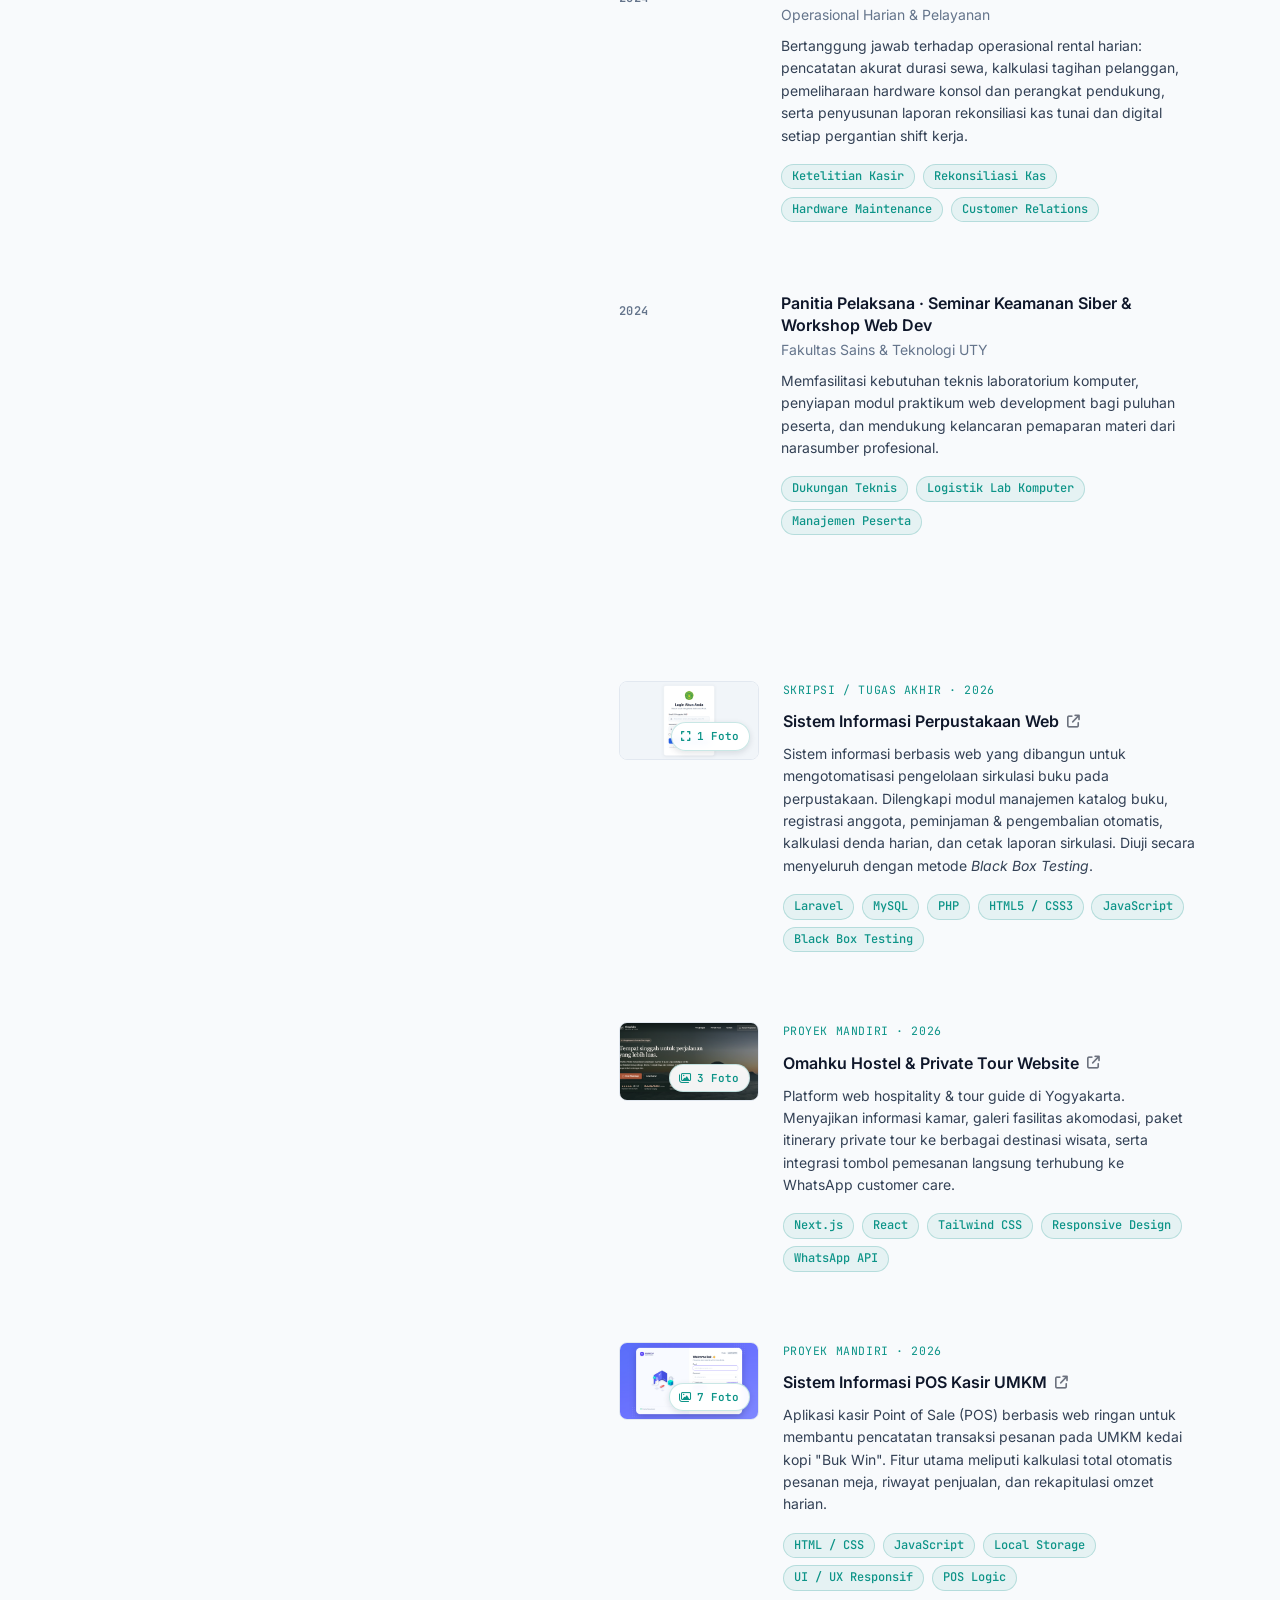
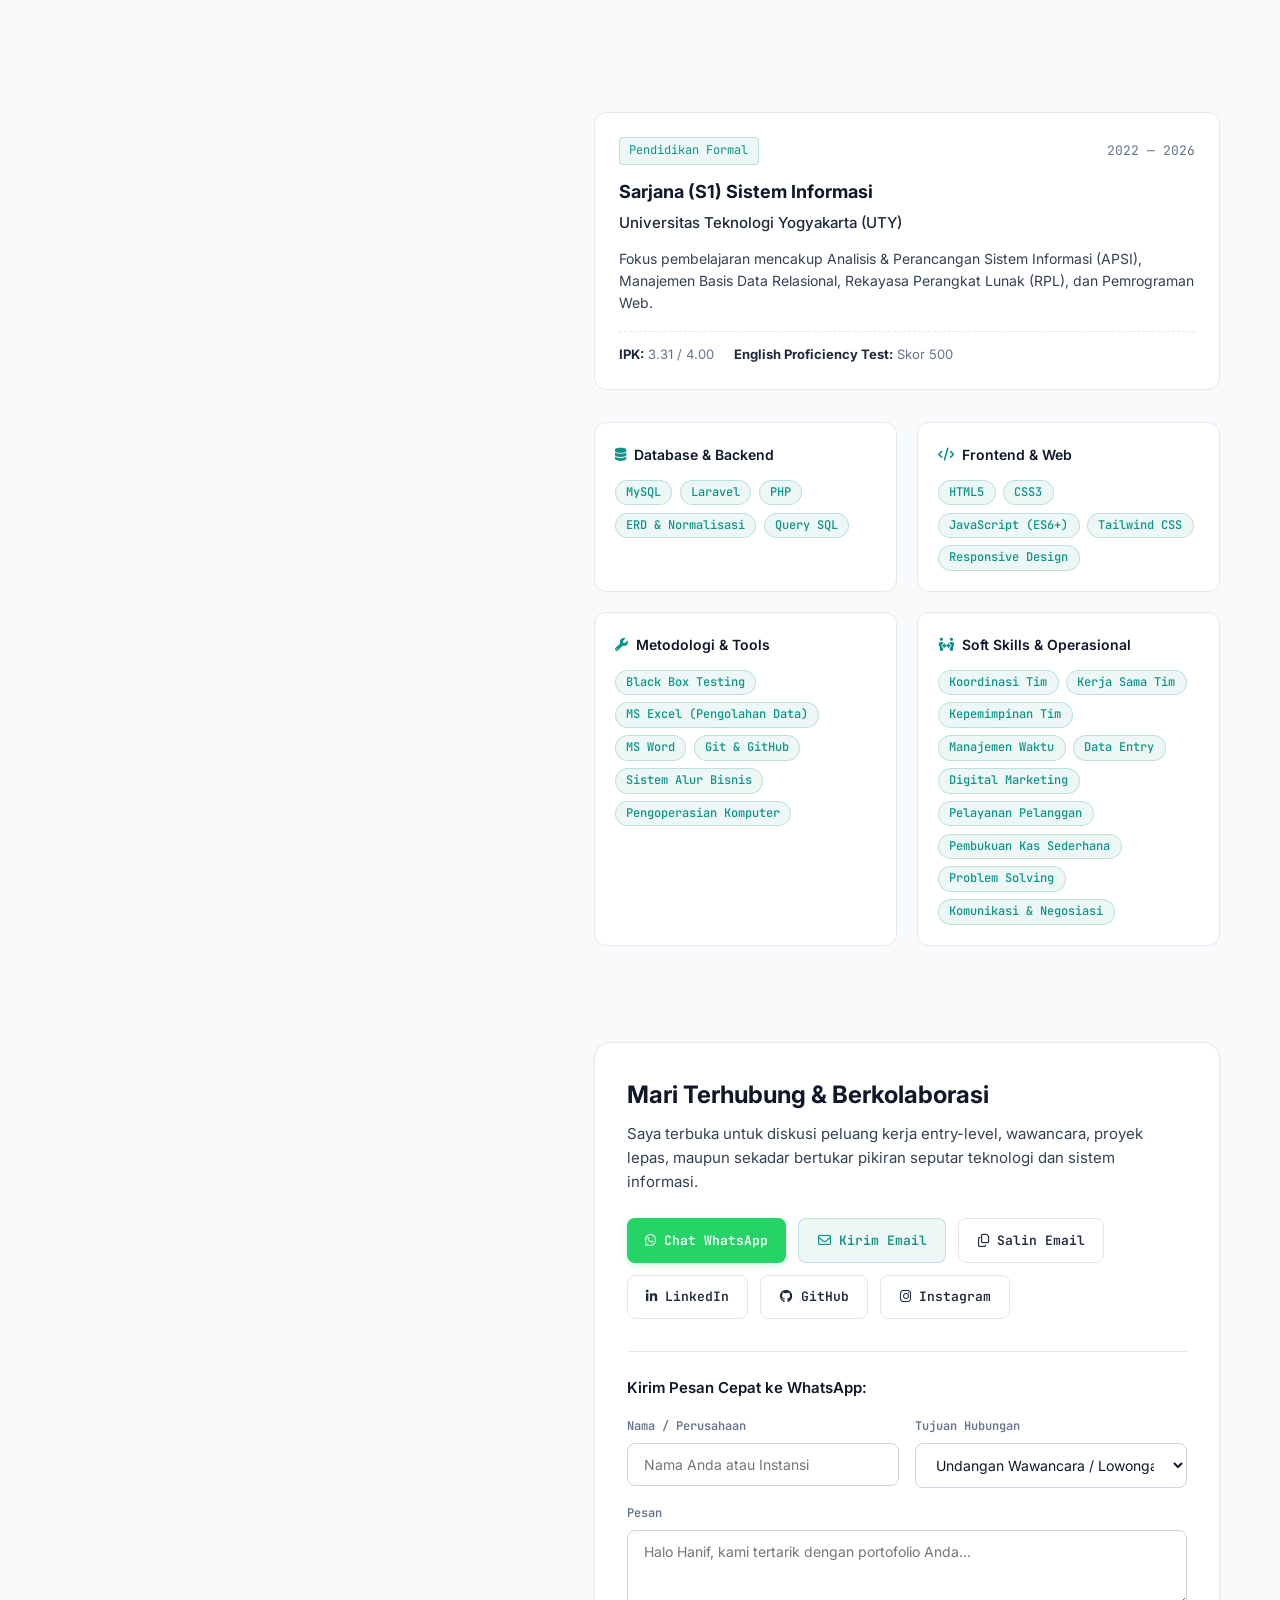
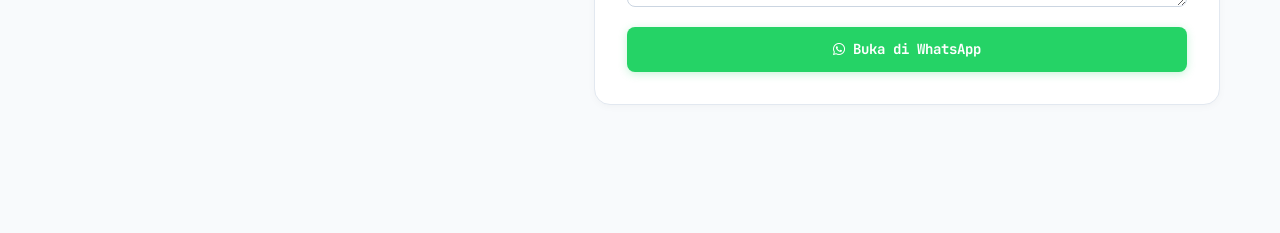
==== commit e73486b9: "feat: tambahkan galeri dokumentasi foto Ketua Pelaksana Smart Competition 2024" ====
--- a/index.html
+++ b/index.html
@@ -219,26 +219,40 @@
         <ol class="card-group experience-list">
           <!-- Item 1: Ketua Pelaksana -->
           <li class="card-item">
-            <div class="card-container">
-              <header class="card-header-time" aria-label="Tahun 2024">
-                <span class="time-badge">2024</span>
-              </header>
+            <div class="card-container project-card-layout">
+              <div class="project-thumbnail-wrapper" role="button" tabindex="0"
+                aria-label="Buka galeri dokumentasi Ketua Pelaksana Smart Competition 2024"
+                data-gallery-title="Ketua Pelaksana · Smart Competition 2024 (HMSI UTY)"
+                data-gallery-images='["asset/smart_competition_2.jpg", "asset/smart_competition_1.jpg"]'
+                data-gallery-captions='["Penyerahan plakat penghargaan kepada pemateri/juri pada Smart Competition: Code Problem Solving di Kampus 1 UTY", "Rachmad Hanif memimpin sambutan pembukaan acara Smart Competition 2024 sebagai Ketua Pelaksana"]'>
+                <img src="asset/smart_competition_2.jpg"
+                  alt="Dokumentasi Rachmad Hanif sebagai Ketua Pelaksana Smart Competition 2024 HMSI UTY"
+                  class="project-thumbnail" style="object-position: center 30%;" loading="lazy" />
+                <span class="gallery-badge" title="Klik untuk membuka galeri 2 foto">
+                  <i class="fa-regular fa-images"></i> 2 Foto
+                </span>
+                <div class="thumbnail-hover-overlay">
+                  <i class="fa-solid fa-magnifying-glass-plus"></i>
+                  <span>Lihat Foto</span>
+                </div>
+              </div>
               <div class="card-body">
+                <div class="project-meta-badge">
+                  <span>HMSI UTY · 2024</span>
+                </div>
                 <h3 class="card-title">
                   <span>Ketua Pelaksana · Smart Competition 2024</span>
-                  <span class="title-sub">Himpunan Mahasiswa / Organisasi Kampus UTY</span>
+                  <span class="title-sub">Himpunan Mahasiswa Sistem Informasi (HMSI) UTY</span>
                 </h3>
                 <p class="card-text">
-                  Memimpin dan mengorkestrasi panitia dari 5 divisi (acara, logistik, publikasi, pendaftaran, dan
-                  konsumsi) dalam menyelenggarakan kompetisi akademik. Bertanggung jawab atas timeline kerja, evaluasi
-                  harian, pengelolaan anggaran kegiatan, serta mitigasi kendala teknis hingga acara berjalan sukses.
+                  Memimpin dan mengorkestrasi panitia dalam menyelenggarakan kompetisi <em>Code Problem Solving</em> di Kampus 1 UTY. Bertanggung jawab atas perumusan konsep acara, koordinasi 5 divisi panitia, pengelolaan anggaran &amp; sarana laboratorium, serta komunikasi dengan pemateri dan peserta hingga seluruh rangkaian acara berjalan sukses.
                 </p>
                 <ul class="tag-list" aria-label="Keterampilan yang digunakan">
                   <li class="tag-pill">Kepemimpinan</li>
                   <li class="tag-pill">Koordinasi Tim</li>
                   <li class="tag-pill">Manajemen Acara</li>
                   <li class="tag-pill">Problem Solving</li>
-                  <li class="tag-pill">Budgeting</li>
+                  <li class="tag-pill">Public Speaking</li>
                 </ul>
               </div>
             </div>
